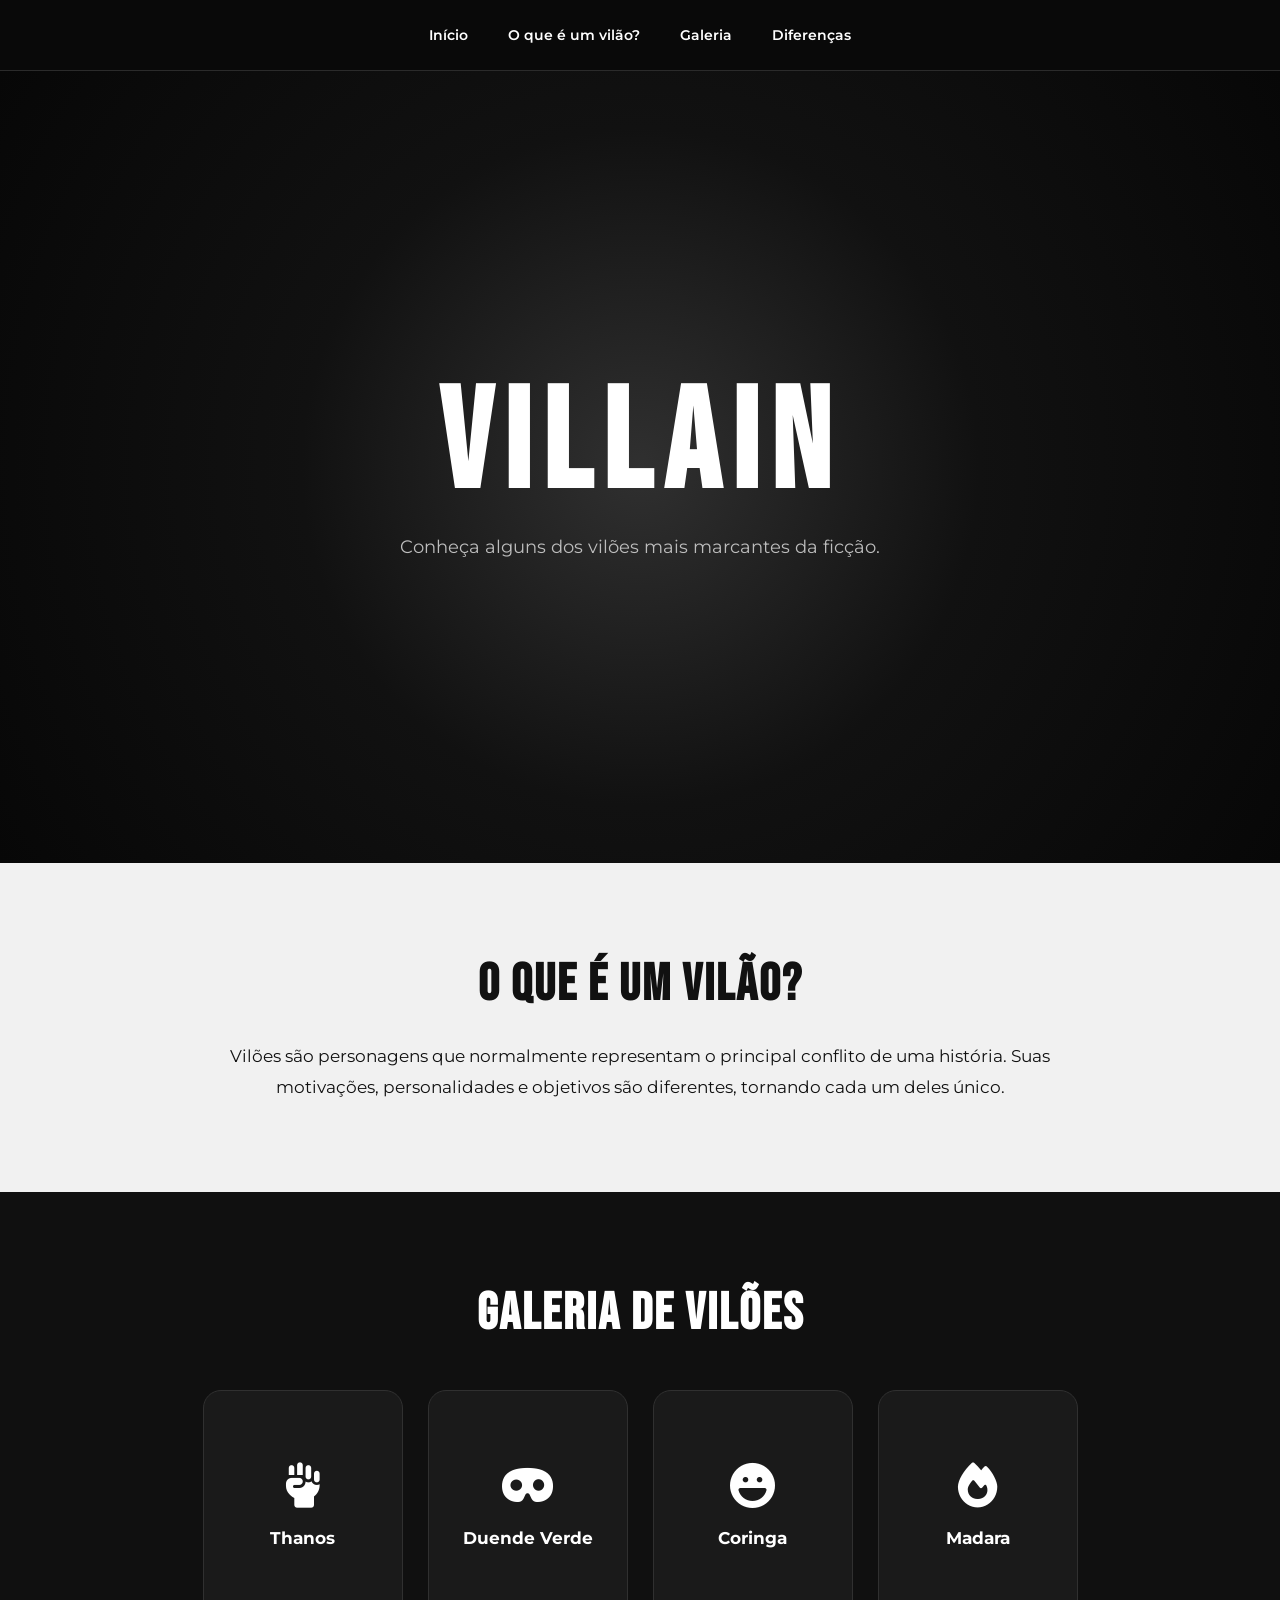
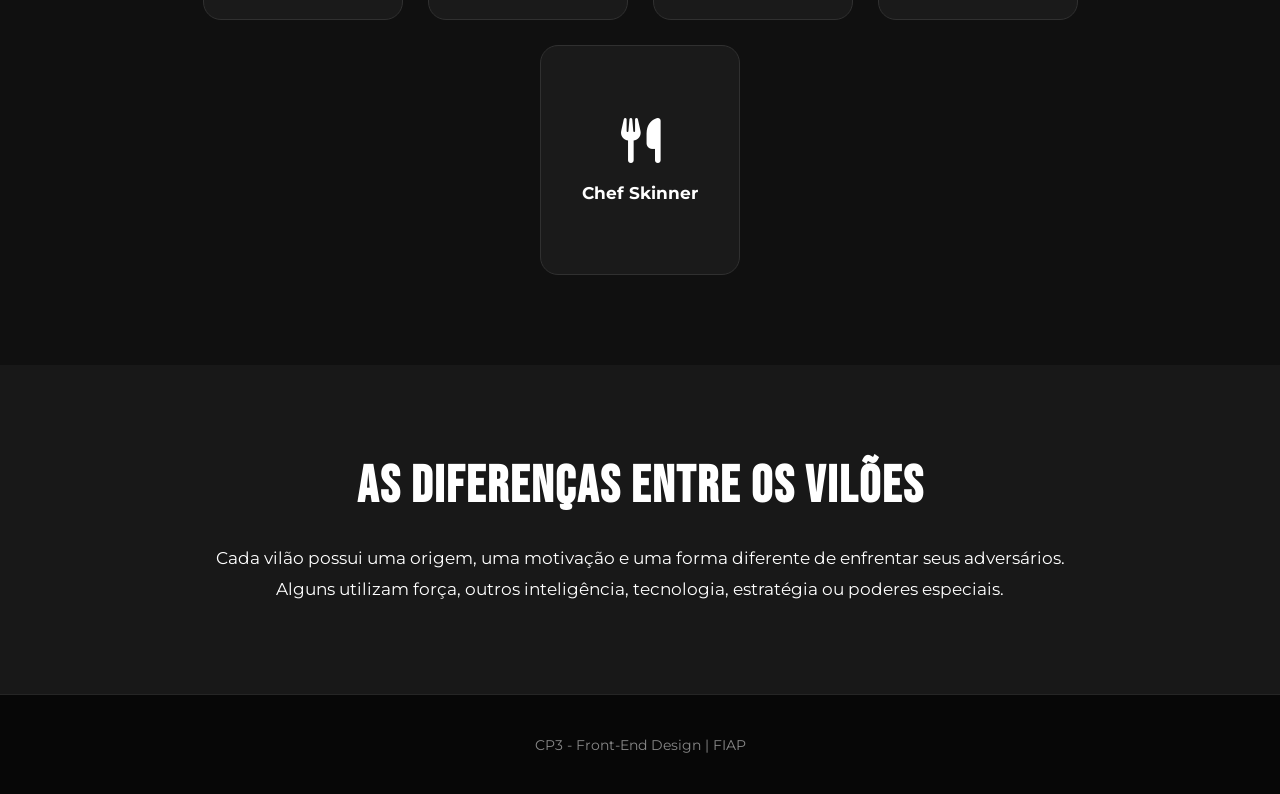
==== index.html @ 5b68790e "Cria estrutura e estilo da pagina inicial" ====
<!DOCTYPE html>
<html lang="pt-BR">

<head>
    <meta charset="UTF-8">
    <meta name="viewport" content="width=device-width, initial-scale=1.0">

    <title>Villain</title>

    <link rel="preconnect" href="https://fonts.googleapis.com">
    <link rel="preconnect" href="https://fonts.gstatic.com" crossorigin>
    <link href="https://fonts.googleapis.com/css2?family=Bebas+Neue&family=Montserrat:wght@400;500;600&display=swap" rel="stylesheet">

    <link rel="stylesheet" href="https://cdnjs.cloudflare.com/ajax/libs/font-awesome/6.5.1/css/all.min.css">

    <link rel="stylesheet" href="./css/home.css">
</head>

<body>

    <header class="cabecalho">
        <nav>
            <a href="#inicio">Início</a>
            <a href="#sobre">O que é um vilão?</a>
            <a href="#galeria">Galeria</a>
            <a href="#diferencas">Diferenças</a>
        </nav>
    </header>

    <main>

        <section id="inicio" class="hero">
            <h1>VILLAIN</h1>
            <p>Conheça alguns dos vilões mais marcantes da ficção.</p>
        </section>

        <section id="sobre" class="sobre">
            <h2>O que é um Vilão?</h2>

            <p>
                Vilões são personagens que normalmente representam o principal
                conflito de uma história. Suas motivações, personalidades e
                objetivos são diferentes, tornando cada um deles único.
            </p>
        </section>

        <section id="galeria" class="galeria">
            <h2>Galeria de Vilões</h2>

            <div class="cards">

                <a href="./thanos.html" class="card">
                    <i class="fa-solid fa-hand-fist"></i>
                    <h3>Thanos</h3>
                </a>

                <a href="./duende-verde.html" class="card">
                    <i class="fa-solid fa-mask"></i>
                    <h3>Duende Verde</h3>
                </a>

                <div class="card">
                    <i class="fa-solid fa-face-laugh"></i>
                    <h3>Coringa</h3>
                </div>

                <div class="card">
                    <i class="fa-solid fa-fire"></i>
                    <h3>Madara</h3>
                </div>

                <div class="card">
                    <i class="fa-solid fa-utensils"></i>
                    <h3>Chef Skinner</h3>
                </div>

            </div>
        </section>

        <section id="diferencas" class="diferencas">
            <h2>As Diferenças Entre os Vilões</h2>

            <p>
                Cada vilão possui uma origem, uma motivação e uma forma diferente
                de enfrentar seus adversários. Alguns utilizam força, outros
                inteligência, tecnologia, estratégia ou poderes especiais.
            </p>
        </section>

    </main>

    <footer>
        <p>CP3 - Front-End Design | FIAP</p>
    </footer>

    <script src="./js/script.js"></script>

</body>

</html>
---- css/home.css ----
* {
    margin: 0;
    padding: 0;
    box-sizing: border-box;
}

html {
    scroll-behavior: smooth;
}

body {
    font-family: "Montserrat", sans-serif;
    background: #0b0b0b;
    color: #ffffff;
}

.cabecalho {
    position: sticky;
    top: 0;
    z-index: 100;
    background: rgba(10, 10, 10, 0.95);
    border-bottom: 1px solid #2b2b2b;
}

.cabecalho nav {
    min-height: 70px;
    display: flex;
    align-items: center;
    justify-content: center;
    gap: 40px;
    padding: 0 5%;
}

.cabecalho a {
    color: #ffffff;
    text-decoration: none;
    font-size: 14px;
    font-weight: 600;
    transition: 0.2s;
}

.cabecalho a:hover {
    color: #8dff62;
}

.hero {
    min-height: 88vh;
    display: flex;
    flex-direction: column;
    align-items: center;
    justify-content: center;
    text-align: center;
    padding: 50px 8%;
    background:
        radial-gradient(circle at 50% 50%, #303030 0%, #111111 45%, #070707 100%);
}

.hero h1 {
    font-family: "Bebas Neue", sans-serif;
    font-size: 140px;
    letter-spacing: 12px;
    line-height: 1;
}

.hero p {
    margin-top: 20px;
    color: #bdbdbd;
    font-size: 18px;
}

.sobre,
.galeria,
.diferencas {
    padding: 90px 8%;
}

.sobre {
    background: #f1f1f1;
    color: #111111;
    text-align: center;
}

.sobre h2,
.galeria h2,
.diferencas h2 {
    font-family: "Bebas Neue", sans-serif;
    font-size: 52px;
    letter-spacing: 2px;
    margin-bottom: 25px;
}

.sobre p,
.diferencas p {
    max-width: 850px;
    margin: 0 auto;
    font-size: 17px;
    line-height: 1.8;
}

.galeria {
    background: #101010;
    text-align: center;
}

.cards {
    max-width: 1200px;
    margin: 45px auto 0;
    display: flex;
    justify-content: center;
    flex-wrap: wrap;
    gap: 25px;
}

.card {
    width: 200px;
    min-height: 230px;
    padding: 30px 20px;
    border-radius: 18px;
    background: #1a1a1a;
    border: 1px solid #303030;
    color: #ffffff;
    text-decoration: none;

    display: flex;
    flex-direction: column;
    justify-content: center;
    align-items: center;
    gap: 20px;

    transition: 0.25s;
}

.card:hover {
    transform: translateY(-8px);
    border-color: #8dff62;
}

.card i {
    font-size: 45px;
}

.card h3 {
    font-size: 17px;
}

.diferencas {
    background: #181818;
    text-align: center;
}

footer {
    min-height: 100px;
    display: flex;
    align-items: center;
    justify-content: center;
    background: #070707;
    border-top: 1px solid #252525;
    color: #888888;
    font-size: 14px;
}

@media (max-width: 768px) {

    .cabecalho nav {
        gap: 15px;
        flex-wrap: wrap;
        padding: 15px;
    }

    .cabecalho a {
        font-size: 12px;
    }

    .hero h1 {
        font-size: 80px;
        letter-spacing: 6px;
    }

    .hero p {
        font-size: 15px;
    }

    .sobre,
    .galeria,
    .diferencas {
        padding: 70px 6%;
    }

    .sobre h2,
    .galeria h2,
    .diferencas h2 {
        font-size: 40px;
    }

    .card {
        width: 100%;
        max-width: 320px;
    }
}
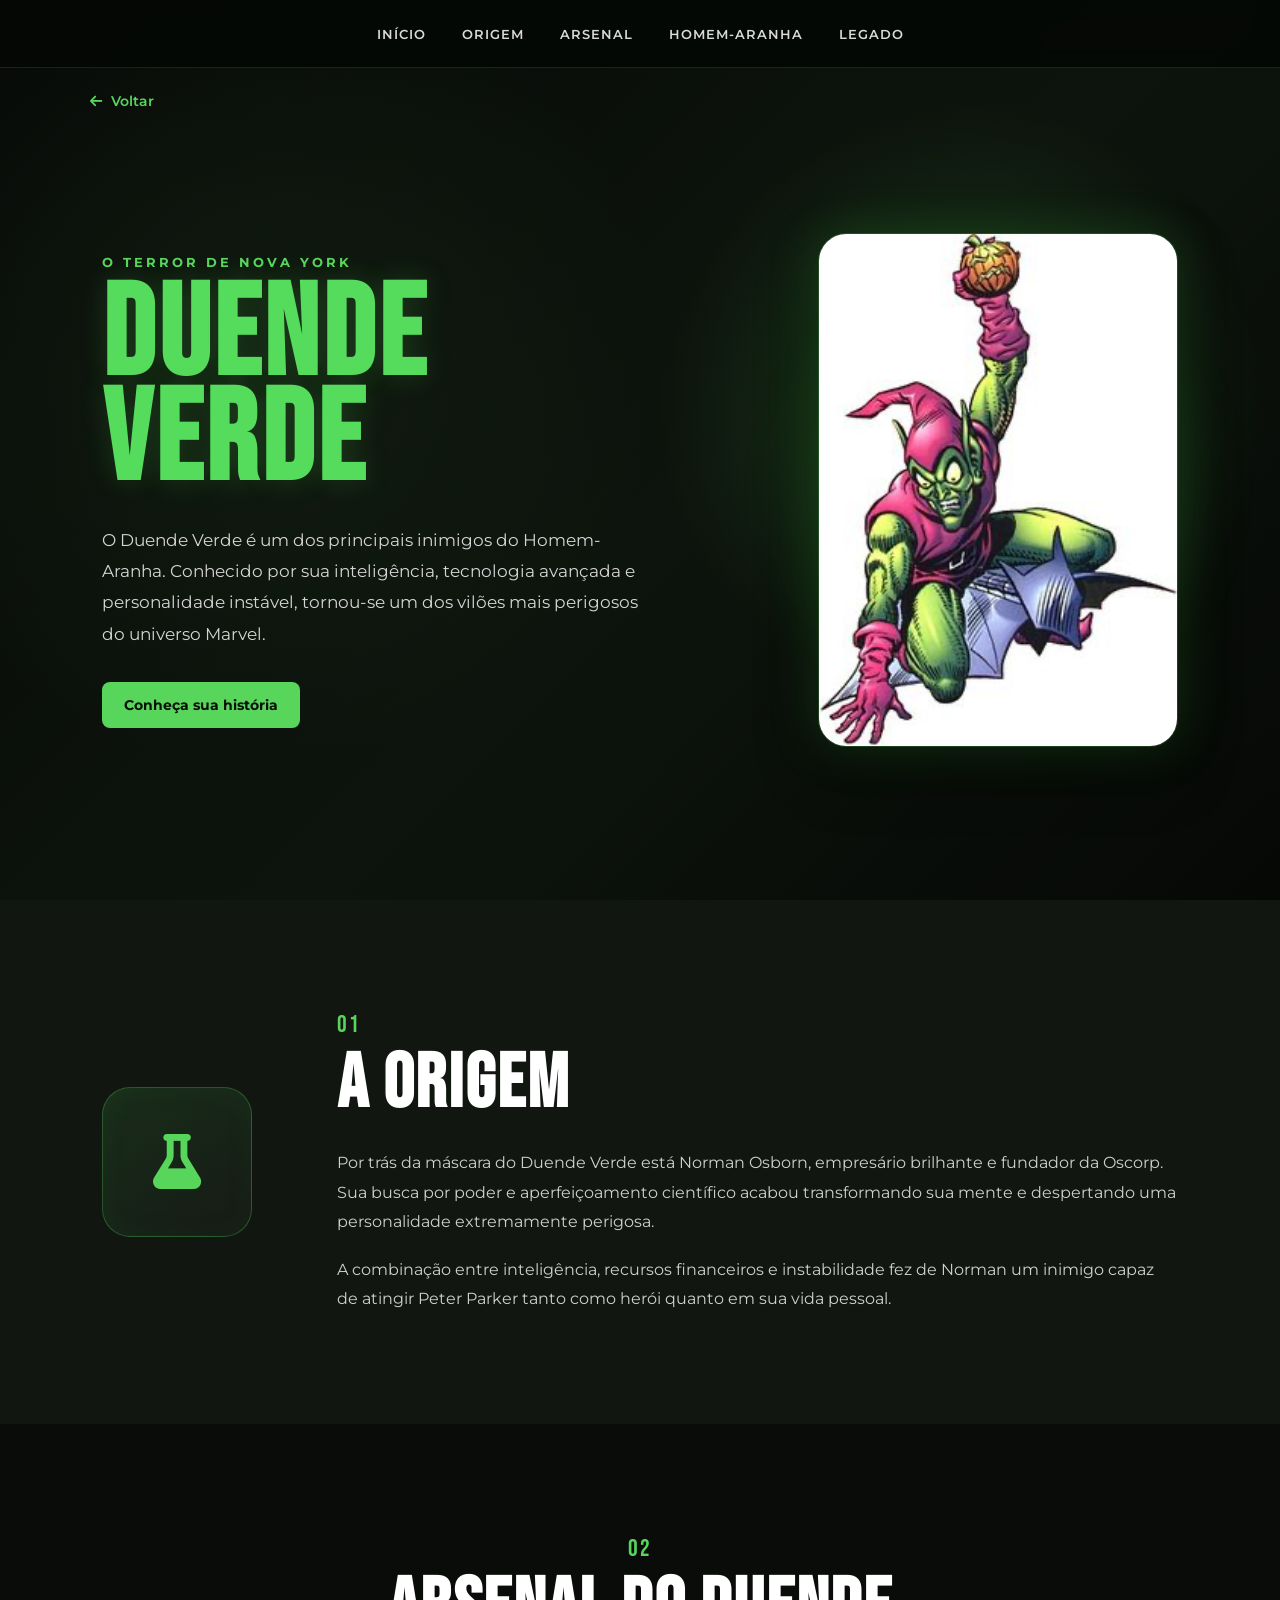
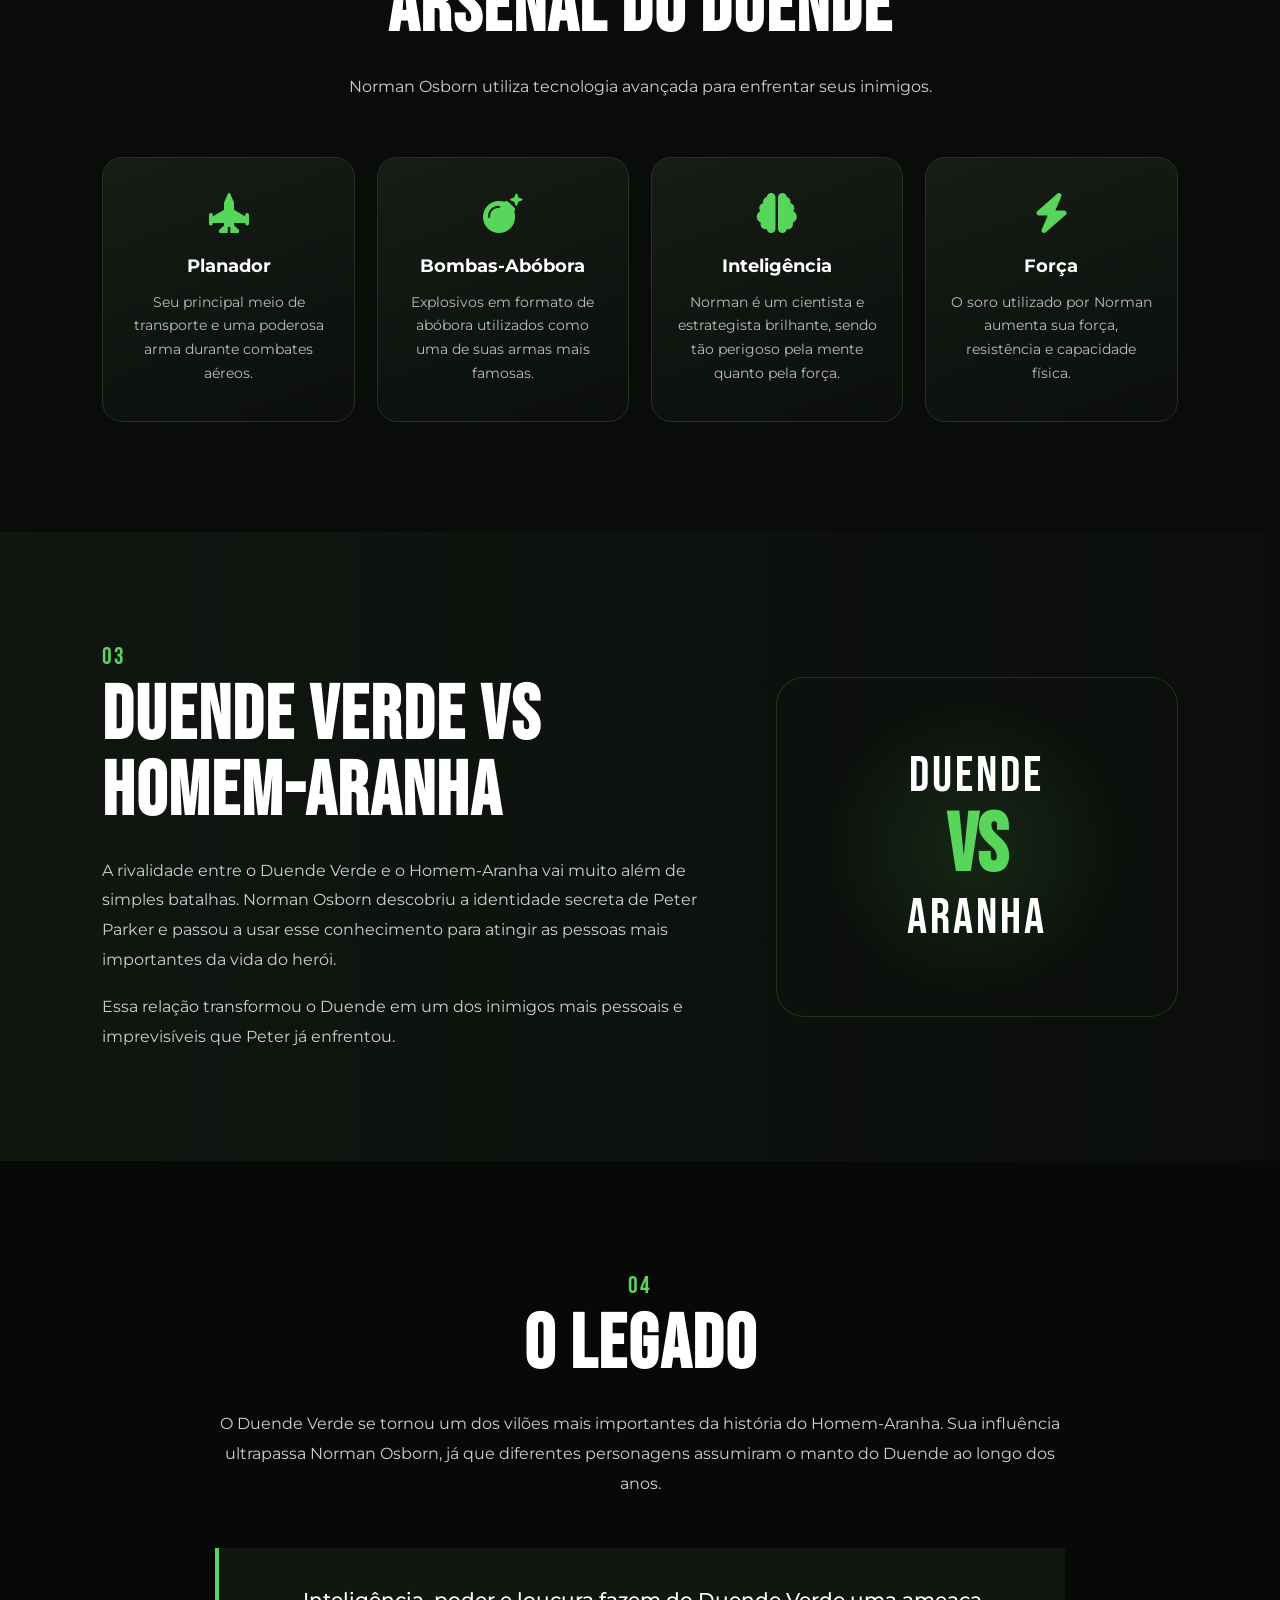
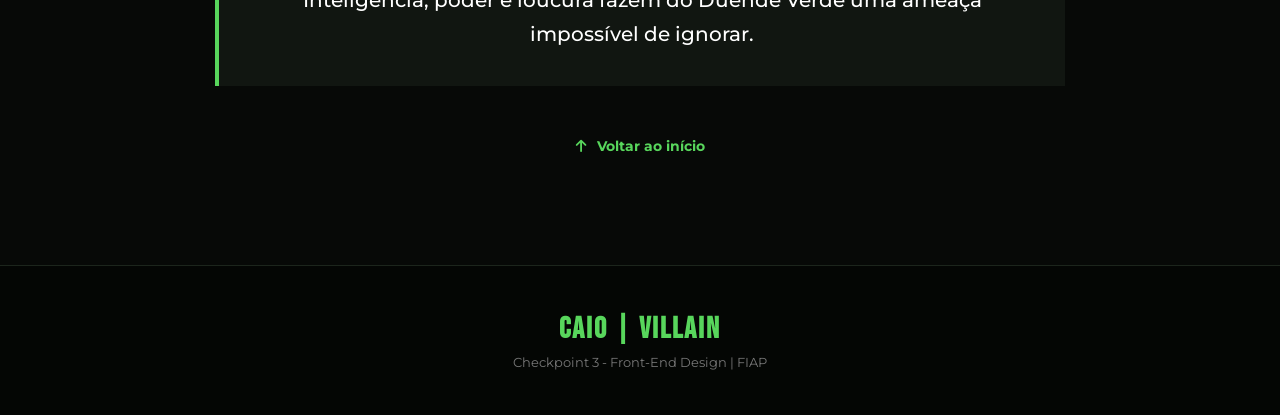
==== commit dbb40de8: "Melhora pagina do Duende Verde e integra Coringa na home" ====
--- a/index.html
+++ b/index.html
@@ -5,96 +5,205 @@
     <meta charset="UTF-8">
     <meta name="viewport" content="width=device-width, initial-scale=1.0">
 
-    <title>Villain</title>
+    <title>Duende Verde | Villain</title>
 
     <link rel="preconnect" href="https://fonts.googleapis.com">
     <link rel="preconnect" href="https://fonts.gstatic.com" crossorigin>
-    <link href="https://fonts.googleapis.com/css2?family=Bebas+Neue&family=Montserrat:wght@400;500;600&display=swap" rel="stylesheet">
-
-    <link rel="stylesheet" href="https://cdnjs.cloudflare.com/ajax/libs/font-awesome/6.5.1/css/all.min.css">
-
-    <link rel="stylesheet" href="./css/home.css">
+    <link href="https://fonts.googleapis.com/css2?family=Bebas+Neue&family=Montserrat:wght@400;500;600;700&display=swap" rel="stylesheet">
+
+    <link rel="stylesheet"
+        href="https://cdnjs.cloudflare.com/ajax/libs/font-awesome/6.5.1/css/all.min.css">
+
+    <link rel="stylesheet" href="./css/duende-verde.css">
 </head>
 
 <body>
 
-    <header class="cabecalho">
-        <nav>
-            <a href="#inicio">Início</a>
-            <a href="#sobre">O que é um vilão?</a>
-            <a href="#galeria">Galeria</a>
-            <a href="#diferencas">Diferenças</a>
-        </nav>
-    </header>
+    <nav class="menu-duende">
+        <a href="#inicio">Início</a>
+        <a href="#origem">Origem</a>
+        <a href="#arsenal">Arsenal</a>
+        <a href="#rivalidade">Homem-Aranha</a>
+        <a href="#legado">Legado</a>
+    </nav>
+
+    <a class="voltar" href="./index.html">
+        <i class="fa-solid fa-arrow-left"></i>
+        Voltar
+    </a>
 
     <main>
 
-        <section id="inicio" class="hero">
-            <h1>VILLAIN</h1>
-            <p>Conheça alguns dos vilões mais marcantes da ficção.</p>
-        </section>
-
-        <section id="sobre" class="sobre">
-            <h2>O que é um Vilão?</h2>
+        <section id="inicio" class="duende-verde hero-duende">
+
+            <div class="duende-conteudo">
+
+                <div class="duende-texto">
+                    <span class="subtitulo">O terror de Nova York</span>
+
+                    <h1>Duende Verde</h1>
+
+                    <p>
+                        O Duende Verde é um dos principais inimigos do Homem-Aranha.
+                        Conhecido por sua inteligência, tecnologia avançada e personalidade
+                        instável, tornou-se um dos vilões mais perigosos do universo Marvel.
+                    </p>
+
+                    <a href="#origem" class="botao-conhecer">
+                        Conheça sua história
+                    </a>
+                </div>
+
+                <div class="duende-imagem">
+                    <img src="./imagens/duende-verde.png" alt="Duende Verde">
+                </div>
+
+            </div>
+
+        </section>
+
+        <section id="origem" class="secao origem">
+
+            <div class="conteudo-secao">
+
+                <div class="icone-secao">
+                    <i class="fa-solid fa-flask"></i>
+                </div>
+
+                <div>
+                    <span class="numero">01</span>
+                    <h2>A Origem</h2>
+
+                    <p>
+                        Por trás da máscara do Duende Verde está Norman Osborn,
+                        empresário brilhante e fundador da Oscorp. Sua busca por poder
+                        e aperfeiçoamento científico acabou transformando sua mente e
+                        despertando uma personalidade extremamente perigosa.
+                    </p>
+
+                    <p>
+                        A combinação entre inteligência, recursos financeiros e
+                        instabilidade fez de Norman um inimigo capaz de atingir
+                        Peter Parker tanto como herói quanto em sua vida pessoal.
+                    </p>
+                </div>
+
+            </div>
+
+        </section>
+
+        <section id="arsenal" class="secao arsenal">
+
+            <span class="numero">02</span>
+            <h2>Arsenal do Duende</h2>
+
+            <p class="descricao-secao">
+                Norman Osborn utiliza tecnologia avançada para enfrentar seus inimigos.
+            </p>
+
+            <div class="cards-arsenal">
+
+                <div class="card-arsenal">
+                    <i class="fa-solid fa-jet-fighter-up"></i>
+                    <h3>Planador</h3>
+                    <p>
+                        Seu principal meio de transporte e uma poderosa arma durante
+                        combates aéreos.
+                    </p>
+                </div>
+
+                <div class="card-arsenal">
+                    <i class="fa-solid fa-bomb"></i>
+                    <h3>Bombas-Abóbora</h3>
+                    <p>
+                        Explosivos em formato de abóbora utilizados como uma de suas
+                        armas mais famosas.
+                    </p>
+                </div>
+
+                <div class="card-arsenal">
+                    <i class="fa-solid fa-brain"></i>
+                    <h3>Inteligência</h3>
+                    <p>
+                        Norman é um cientista e estrategista brilhante, sendo tão
+                        perigoso pela mente quanto pela força.
+                    </p>
+                </div>
+
+                <div class="card-arsenal">
+                    <i class="fa-solid fa-bolt"></i>
+                    <h3>Força</h3>
+                    <p>
+                        O soro utilizado por Norman aumenta sua força, resistência
+                        e capacidade física.
+                    </p>
+                </div>
+
+            </div>
+
+        </section>
+
+        <section id="rivalidade" class="secao rivalidade">
+
+            <div class="conteudo-rivalidade">
+
+                <div class="texto-rivalidade">
+                    <span class="numero">03</span>
+                    <h2>Duende Verde vs Homem-Aranha</h2>
+
+                    <p>
+                        A rivalidade entre o Duende Verde e o Homem-Aranha vai muito
+                        além de simples batalhas. Norman Osborn descobriu a identidade
+                        secreta de Peter Parker e passou a usar esse conhecimento para
+                        atingir as pessoas mais importantes da vida do herói.
+                    </p>
+
+                    <p>
+                        Essa relação transformou o Duende em um dos inimigos mais
+                        pessoais e imprevisíveis que Peter já enfrentou.
+                    </p>
+                </div>
+
+                <div class="versus">
+                    <span>DUENDE</span>
+                    <strong>VS</strong>
+                    <span>ARANHA</span>
+                </div>
+
+            </div>
+
+        </section>
+
+        <section id="legado" class="secao legado">
+
+            <span class="numero">04</span>
+            <h2>O Legado</h2>
 
             <p>
-                Vilões são personagens que normalmente representam o principal
-                conflito de uma história. Suas motivações, personalidades e
-                objetivos são diferentes, tornando cada um deles único.
+                O Duende Verde se tornou um dos vilões mais importantes da história
+                do Homem-Aranha. Sua influência ultrapassa Norman Osborn, já que
+                diferentes personagens assumiram o manto do Duende ao longo dos anos.
             </p>
-        </section>
-
-        <section id="galeria" class="galeria">
-            <h2>Galeria de Vilões</h2>
-
-            <div class="cards">
-
-                <a href="./thanos.html" class="card">
-                    <i class="fa-solid fa-hand-fist"></i>
-                    <h3>Thanos</h3>
-                </a>
-
-                <a href="./duende-verde.html" class="card">
-                    <i class="fa-solid fa-mask"></i>
-                    <h3>Duende Verde</h3>
-                </a>
-
-                <div class="card">
-                    <i class="fa-solid fa-face-laugh"></i>
-                    <h3>Coringa</h3>
-                </div>
-
-                <div class="card">
-                    <i class="fa-solid fa-fire"></i>
-                    <h3>Madara</h3>
-                </div>
-
-                <div class="card">
-                    <i class="fa-solid fa-utensils"></i>
-                    <h3>Chef Skinner</h3>
-                </div>
-
-            </div>
-        </section>
-
-        <section id="diferencas" class="diferencas">
-            <h2>As Diferenças Entre os Vilões</h2>
-
-            <p>
-                Cada vilão possui uma origem, uma motivação e uma forma diferente
-                de enfrentar seus adversários. Alguns utilizam força, outros
-                inteligência, tecnologia, estratégia ou poderes especiais.
-            </p>
+
+            <blockquote>
+                Inteligência, poder e loucura fazem do Duende Verde uma ameaça
+                impossível de ignorar.
+            </blockquote>
+
+            <a href="#inicio" class="botao-topo">
+                <i class="fa-solid fa-arrow-up"></i>
+                Voltar ao início
+            </a>
+
         </section>
 
     </main>
 
     <footer>
-        <p>CP3 - Front-End Design | FIAP</p>
+        <h3>Caio | Villain</h3>
+        <p>Checkpoint 3 - Front-End Design | FIAP</p>
     </footer>
 
-    <script src="./js/script.js"></script>
-
 </body>
 
 </html>
--- a/css/duende-verde.css
+++ b/css/duende-verde.css
@@ -0,0 +1,506 @@
+* {
+    margin: 0;
+    padding: 0;
+    box-sizing: border-box;
+}
+
+html {
+    scroll-behavior: smooth;
+}
+
+body {
+    font-family: "Montserrat", sans-serif;
+    background: #080b08;
+    color: #ffffff;
+}
+
+.menu-duende {
+    position: fixed;
+    top: 0;
+    left: 0;
+    width: 100%;
+    min-height: 68px;
+    padding: 0 7%;
+    background: rgba(5, 8, 5, 0.92);
+    backdrop-filter: blur(10px);
+    border-bottom: 1px solid rgba(88, 214, 92, 0.16);
+    z-index: 1000;
+
+    display: flex;
+    align-items: center;
+    justify-content: center;
+    gap: 36px;
+}
+
+.menu-duende a {
+    color: #d9d9d9;
+    text-decoration: none;
+    font-size: 13px;
+    font-weight: 600;
+    text-transform: uppercase;
+    letter-spacing: 1px;
+    transition: 0.25s;
+}
+
+.menu-duende a:hover {
+    color: #58d65c;
+}
+
+.voltar {
+    position: absolute;
+    top: 92px;
+    left: 7%;
+    z-index: 10;
+
+    color: #58d65c;
+    text-decoration: none;
+    font-size: 14px;
+    font-weight: 600;
+
+    display: flex;
+    align-items: center;
+    gap: 9px;
+}
+
+.hero-duende {
+    min-height: 100vh;
+    padding: 150px 8% 70px;
+
+    background:
+        radial-gradient(circle at 75% 45%, rgba(58, 143, 60, 0.30), transparent 28%),
+        radial-gradient(circle at 20% 40%, rgba(47, 87, 47, 0.18), transparent 35%),
+        linear-gradient(135deg, #070907 0%, #0d140d 55%, #060806 100%);
+
+    display: flex;
+    align-items: center;
+}
+
+.duende-conteudo {
+    width: 100%;
+    max-width: 1200px;
+    margin: 0 auto;
+
+    display: flex;
+    justify-content: space-between;
+    align-items: center;
+    gap: 80px;
+}
+
+.duende-texto {
+    max-width: 560px;
+}
+
+.subtitulo {
+    display: inline-block;
+    margin-bottom: 15px;
+
+    color: #58d65c;
+    font-size: 13px;
+    font-weight: 700;
+    letter-spacing: 3px;
+    text-transform: uppercase;
+}
+
+.duende-texto h1 {
+    font-family: "Bebas Neue", sans-serif;
+    font-size: clamp(80px, 10vw, 145px);
+    line-height: 0.82;
+    letter-spacing: 4px;
+    text-transform: uppercase;
+
+    color: #56dc5c;
+    text-shadow: 0 0 28px rgba(83, 214, 83, 0.18);
+
+    margin-bottom: 30px;
+}
+
+.duende-texto p {
+    max-width: 540px;
+    color: #d5d5d5;
+    font-size: 17px;
+    line-height: 1.85;
+}
+
+.botao-conhecer {
+    display: inline-flex;
+    margin-top: 32px;
+    padding: 14px 22px;
+
+    background: #58d65c;
+    color: #071007;
+    border-radius: 8px;
+
+    text-decoration: none;
+    font-weight: 700;
+    font-size: 14px;
+
+    transition: 0.25s;
+}
+
+.botao-conhecer:hover {
+    transform: translateY(-3px);
+    box-shadow: 0 10px 28px rgba(88, 214, 92, 0.25);
+}
+
+.duende-imagem {
+    position: relative;
+
+    display: flex;
+    align-items: center;
+    justify-content: center;
+}
+
+.duende-imagem::before {
+    content: "";
+    position: absolute;
+
+    width: 360px;
+    height: 360px;
+    border-radius: 50%;
+
+    background: rgba(83, 214, 83, 0.10);
+    filter: blur(40px);
+}
+
+.duende-imagem img {
+    position: relative;
+    width: 360px;
+    max-width: 100%;
+
+    border-radius: 28px;
+    border: 1px solid rgba(88, 214, 92, 0.25);
+
+    box-shadow:
+        0 0 50px rgba(69, 190, 69, 0.22),
+        0 25px 60px rgba(0, 0, 0, 0.45);
+}
+
+.secao {
+    padding: 110px 8%;
+}
+
+.conteudo-secao,
+.conteudo-rivalidade {
+    max-width: 1150px;
+    margin: 0 auto;
+}
+
+.numero {
+    display: inline-block;
+    color: #58d65c;
+    font-family: "Bebas Neue", sans-serif;
+    font-size: 24px;
+    letter-spacing: 2px;
+    margin-bottom: 8px;
+}
+
+.secao h2 {
+    font-family: "Bebas Neue", sans-serif;
+    font-size: clamp(48px, 6vw, 76px);
+    line-height: 1;
+    letter-spacing: 2px;
+    margin-bottom: 25px;
+}
+
+.secao p {
+    color: #cfcfcf;
+    font-size: 16px;
+    line-height: 1.85;
+}
+
+.origem {
+    background: #111611;
+}
+
+.origem .conteudo-secao {
+    display: grid;
+    grid-template-columns: 180px 1fr;
+    align-items: center;
+    gap: 55px;
+}
+
+.icone-secao {
+    width: 150px;
+    height: 150px;
+
+    border: 1px solid rgba(88, 214, 92, 0.30);
+    border-radius: 28px;
+
+    background:
+        linear-gradient(145deg, rgba(88, 214, 92, 0.12), rgba(255,255,255,0.02));
+
+    display: flex;
+    align-items: center;
+    justify-content: center;
+
+    font-size: 55px;
+    color: #58d65c;
+
+    box-shadow: inset 0 0 30px rgba(88, 214, 92, 0.05);
+}
+
+.origem p + p {
+    margin-top: 18px;
+}
+
+.arsenal {
+    text-align: center;
+    background: #090c09;
+}
+
+.descricao-secao {
+    max-width: 700px;
+    margin: 0 auto;
+}
+
+.cards-arsenal {
+    max-width: 1150px;
+    margin: 55px auto 0;
+
+    display: grid;
+    grid-template-columns: repeat(4, 1fr);
+    gap: 22px;
+}
+
+.card-arsenal {
+    padding: 35px 24px;
+    min-height: 250px;
+
+    background:
+        linear-gradient(160deg, #161c16, #0c0f0c);
+
+    border: 1px solid #263126;
+    border-radius: 20px;
+
+    transition: 0.25s;
+}
+
+.card-arsenal:hover {
+    transform: translateY(-8px);
+    border-color: #58d65c;
+    box-shadow: 0 15px 35px rgba(0, 0, 0, 0.35);
+}
+
+.card-arsenal i {
+    font-size: 40px;
+    color: #58d65c;
+    margin-bottom: 22px;
+}
+
+.card-arsenal h3 {
+    font-size: 18px;
+    margin-bottom: 14px;
+}
+
+.card-arsenal p {
+    font-size: 14px;
+    line-height: 1.7;
+    color: #bcbcbc;
+}
+
+.rivalidade {
+    background:
+        linear-gradient(90deg, #111611 0%, #0b0e0b 100%);
+}
+
+.conteudo-rivalidade {
+    display: grid;
+    grid-template-columns: 1.2fr 0.8fr;
+    align-items: center;
+    gap: 70px;
+}
+
+.texto-rivalidade p + p {
+    margin-top: 18px;
+}
+
+.versus {
+    min-height: 340px;
+    padding: 40px;
+
+    background:
+        radial-gradient(circle, rgba(88, 214, 92, 0.12), transparent 60%);
+
+    border: 1px solid rgba(88, 214, 92, 0.20);
+    border-radius: 28px;
+
+    display: flex;
+    flex-direction: column;
+    align-items: center;
+    justify-content: center;
+
+    font-family: "Bebas Neue", sans-serif;
+    text-align: center;
+}
+
+.versus span {
+    font-size: 50px;
+    letter-spacing: 3px;
+}
+
+.versus strong {
+    color: #58d65c;
+    font-size: 82px;
+    line-height: 1;
+}
+
+.legado {
+    text-align: center;
+    background: #070907;
+}
+
+.legado > p {
+    max-width: 850px;
+    margin: 0 auto;
+}
+
+blockquote {
+    max-width: 850px;
+    margin: 50px auto;
+    padding: 35px 40px;
+
+    border-left: 4px solid #58d65c;
+
+    background: #111611;
+    color: #ffffff;
+
+    font-size: 20px;
+    line-height: 1.7;
+    font-weight: 500;
+}
+
+.botao-topo {
+    display: inline-flex;
+    align-items: center;
+    gap: 10px;
+
+    color: #58d65c;
+    text-decoration: none;
+    font-weight: 700;
+    font-size: 14px;
+}
+
+footer {
+    min-height: 150px;
+    padding: 35px;
+
+    background: #040604;
+    border-top: 1px solid #1c251c;
+
+    display: flex;
+    flex-direction: column;
+    align-items: center;
+    justify-content: center;
+
+    text-align: center;
+}
+
+footer h3 {
+    font-family: "Bebas Neue", sans-serif;
+    font-size: 30px;
+    letter-spacing: 2px;
+    color: #58d65c;
+}
+
+footer p {
+    margin-top: 7px;
+    color: #777;
+    font-size: 13px;
+}
+
+@media (max-width: 900px) {
+
+    .menu-duende {
+        gap: 18px;
+        flex-wrap: wrap;
+        padding: 15px 5%;
+    }
+
+    .menu-duende a {
+        font-size: 11px;
+    }
+
+    .voltar {
+        top: 110px;
+    }
+
+    .hero-duende {
+        padding-top: 180px;
+    }
+
+    .duende-conteudo {
+        flex-direction: column;
+        text-align: center;
+        gap: 55px;
+    }
+
+    .duende-texto h1 {
+        font-size: 85px;
+    }
+
+    .duende-texto p {
+        margin: 0 auto;
+    }
+
+    .origem .conteudo-secao,
+    .conteudo-rivalidade {
+        grid-template-columns: 1fr;
+    }
+
+    .icone-secao {
+        margin: 0 auto;
+    }
+
+    .origem,
+    .rivalidade {
+        text-align: center;
+    }
+
+    .cards-arsenal {
+        grid-template-columns: repeat(2, 1fr);
+    }
+
+    .versus {
+        min-height: 280px;
+    }
+}
+
+@media (max-width: 600px) {
+
+    .menu-duende {
+        position: absolute;
+    }
+
+    .voltar {
+        top: 135px;
+    }
+
+    .duende-texto h1 {
+        font-size: 68px;
+    }
+
+    .duende-imagem img {
+        width: 280px;
+    }
+
+    .secao {
+        padding: 80px 6%;
+    }
+
+    .cards-arsenal {
+        grid-template-columns: 1fr;
+    }
+
+    .versus span {
+        font-size: 40px;
+    }
+
+    .versus strong {
+        font-size: 65px;
+    }
+
+    blockquote {
+        padding: 25px;
+        font-size: 17px;
+    }
+}
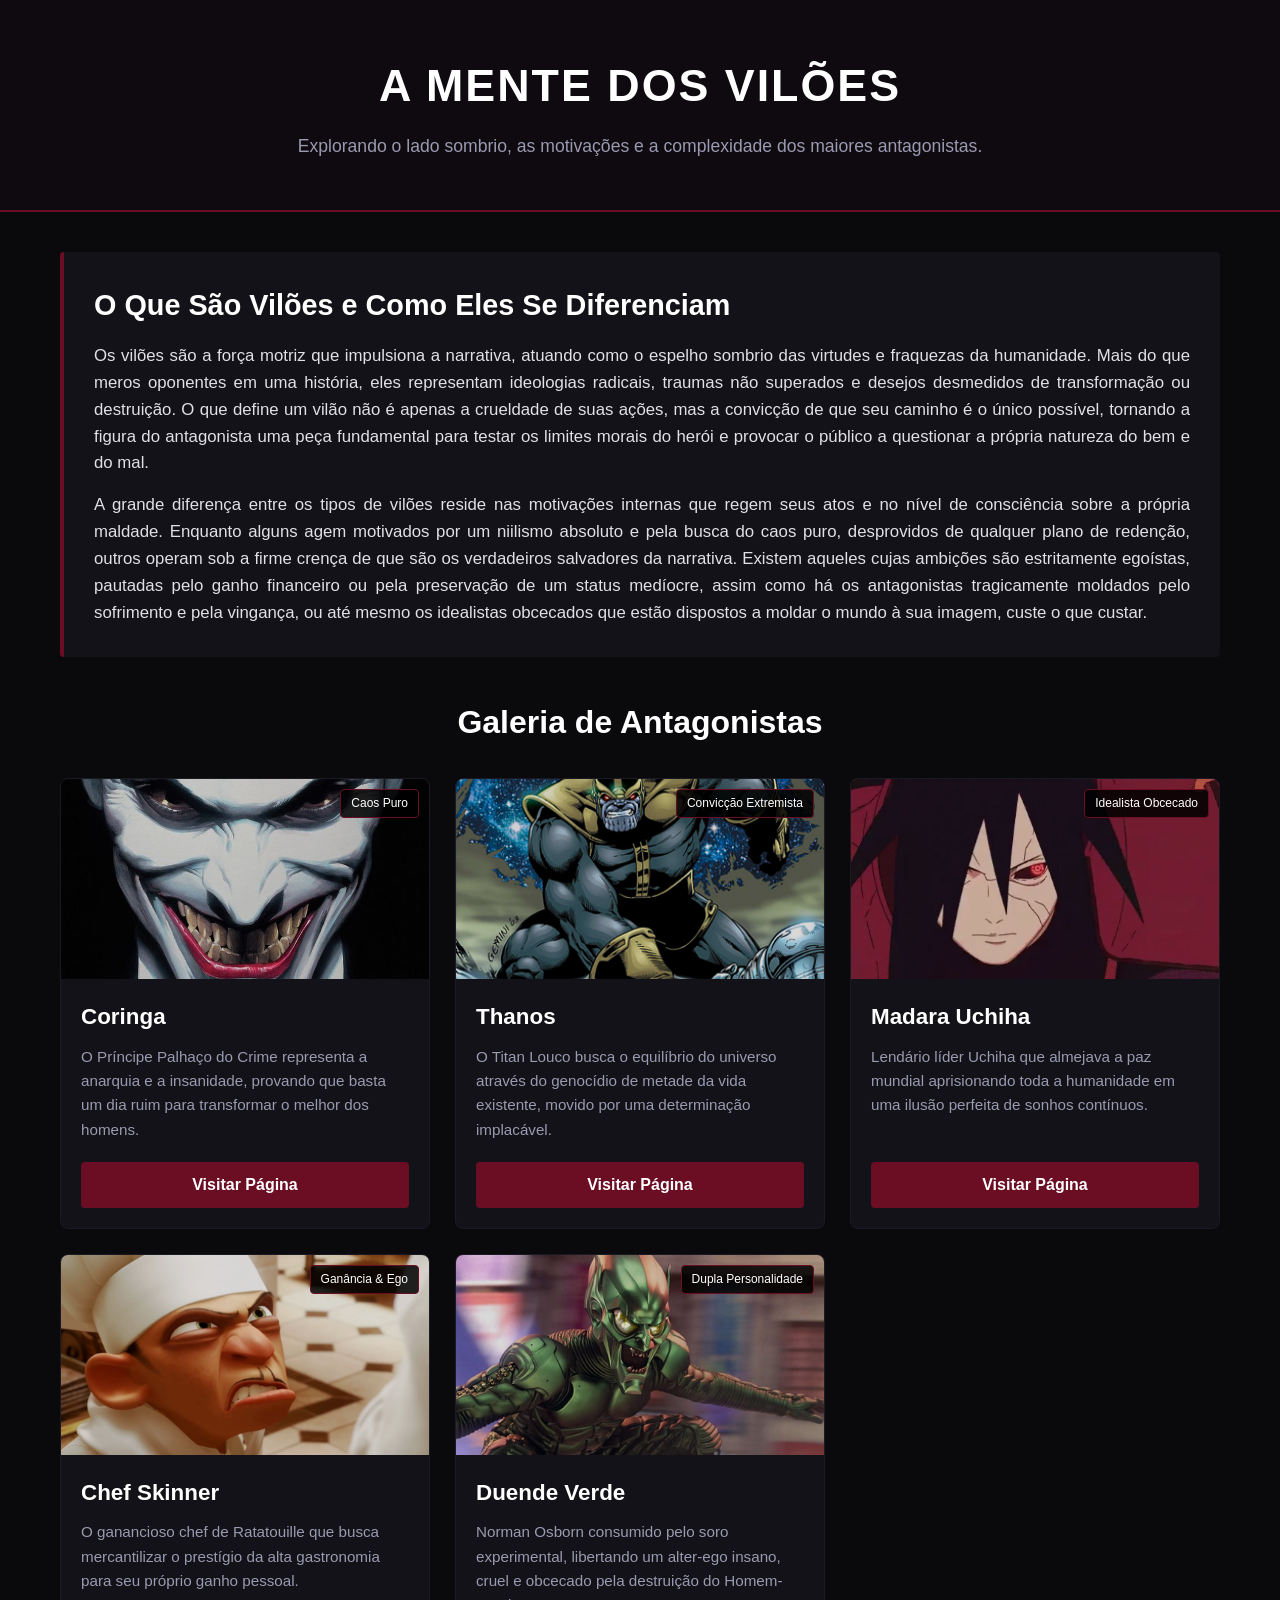
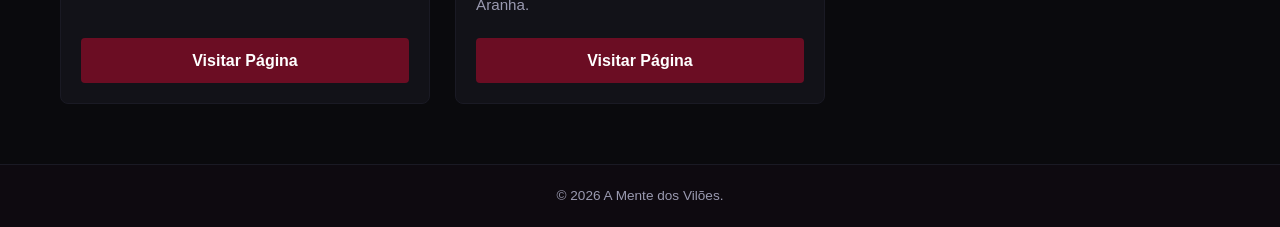
==== commit 771d151d: "feat: criação de tela inicial" ====
--- a/index.html
+++ b/index.html
@@ -1,209 +1,93 @@
 <!DOCTYPE html>
 <html lang="pt-BR">
-
 <head>
     <meta charset="UTF-8">
     <meta name="viewport" content="width=device-width, initial-scale=1.0">
-
-    <title>Duende Verde | Villain</title>
-
-    <link rel="preconnect" href="https://fonts.googleapis.com">
-    <link rel="preconnect" href="https://fonts.gstatic.com" crossorigin>
-    <link href="https://fonts.googleapis.com/css2?family=Bebas+Neue&family=Montserrat:wght@400;500;600;700&display=swap" rel="stylesheet">
-
-    <link rel="stylesheet"
-        href="https://cdnjs.cloudflare.com/ajax/libs/font-awesome/6.5.1/css/all.min.css">
-
-    <link rel="stylesheet" href="./css/duende-verde.css">
+    <title>A Mente dos Vilões</title>
+    <link rel="stylesheet" href="./css/style.css">
 </head>
-
 <body>
 
-    <nav class="menu-duende">
-        <a href="#inicio">Início</a>
-        <a href="#origem">Origem</a>
-        <a href="#arsenal">Arsenal</a>
-        <a href="#rivalidade">Homem-Aranha</a>
-        <a href="#legado">Legado</a>
-    </nav>
+    <header class="hero">
+        <div class="container">
+            <h1>A Mente dos Vilões</h1>
+            <p class="subtitle">Explorando o lado sombrio, as motivações e a complexidade dos maiores antagonistas.</p>
+        </div>
+    </header>
 
-    <a class="voltar" href="./index.html">
-        <i class="fa-solid fa-arrow-left"></i>
-        Voltar
-    </a>
-
-    <main>
-
-        <section id="inicio" class="duende-verde hero-duende">
-
-            <div class="duende-conteudo">
-
-                <div class="duende-texto">
-                    <span class="subtitulo">O terror de Nova York</span>
-
-                    <h1>Duende Verde</h1>
-
-                    <p>
-                        O Duende Verde é um dos principais inimigos do Homem-Aranha.
-                        Conhecido por sua inteligência, tecnologia avançada e personalidade
-                        instável, tornou-se um dos vilões mais perigosos do universo Marvel.
-                    </p>
-
-                    <a href="#origem" class="botao-conhecer">
-                        Conheça sua história
-                    </a>
-                </div>
-
-                <div class="duende-imagem">
-                    <img src="./imagens/duende-verde.png" alt="Duende Verde">
-                </div>
-
-            </div>
-
+    <main class="container">
+        <section class="info-section">
+            <h2>O Que São Vilões e Como Eles Se Diferenciam</h2>
+            <p>
+                Os vilões são a força motriz que impulsiona a narrativa, atuando como o espelho sombrio das virtudes e fraquezas da humanidade. Mais do que meros oponentes em uma história, eles representam ideologias radicais, traumas não superados e desejos desmedidos de transformação ou destruição. O que define um vilão não é apenas a crueldade de suas ações, mas a convicção de que seu caminho é o único possível, tornando a figura do antagonista uma peça fundamental para testar os limites morais do herói e provocar o público a questionar a própria natureza do bem e do mal.
+            </p>
+            <p>
+                A grande diferença entre os tipos de vilões reside nas motivações internas que regem seus atos e no nível de consciência sobre a própria maldade. Enquanto alguns agem motivados por um niilismo absoluto e pela busca do caos puro, desprovidos de qualquer plano de redenção, outros operam sob a firme crença de que são os verdadeiros salvadores da narrativa. Existem aqueles cujas ambições são estritamente egoístas, pautadas pelo ganho financeiro ou pela preservação de um status medíocre, assim como há os antagonistas tragicamente moldados pelo sofrimento e pela vingança, ou até mesmo os idealistas obcecados que estão dispostos a moldar o mundo à sua imagem, custe o que custar.
+            </p>
         </section>
 
-        <section id="origem" class="secao origem">
+        <section class="cards-section">
+            <h2 class="section-title">Galeria de Antagonistas</h2>
+            
+            <div class="grid-cards">
+                <article class="card card-coringa">
+                    <div class="card-badge">Caos Puro</div>
+                    <img src="./imagens/coringaInicial.jpeg" alt="Coringa" class="card-img">
+                    <div class="card-body">
+                        <h3>Coringa</h3>
+                        <p>O Príncipe Palhaço do Crime representa a anarquia e a insanidade, provando que basta um dia ruim para transformar o melhor dos homens.</p>
+                        <a href="coringa.html" class="btn">Visitar Página</a>
+                    </div>
+                </article>
 
-            <div class="conteudo-secao">
+                <article class="card card-thanos">
+                    <div class="card-badge">Convicção Extremista</div>
+                    <img src="./imagens/thanosinicial.png" alt="Thanos" class="card-img">
+                    <div class="card-body">
+                        <h3>Thanos</h3>
+                        <p>O Titan Louco busca o equilíbrio do universo através do genocídio de metade da vida existente, movido por uma determinação implacável.</p>
+                        <a href="thanos.html" class="btn">Visitar Página</a>
+                    </div>
+                </article>
 
-                <div class="icone-secao">
-                    <i class="fa-solid fa-flask"></i>
-                </div>
+                <article class="card card-madara">
+                    <div class="card-badge">Idealista Obcecado</div>
+                    <img src="./imagens/madaraInicial.webp" alt="Madara Uchiha" class="card-img">
+                    <div class="card-body">
+                        <h3>Madara Uchiha</h3>
+                        <p>Lendário líder Uchiha que almejava a paz mundial aprisionando toda a humanidade em uma ilusão perfeita de sonhos contínuos.</p>
+                        <a href="madara.html" class="btn">Visitar Página</a>
+                    </div>
+                </article>
 
-                <div>
-                    <span class="numero">01</span>
-                    <h2>A Origem</h2>
+                <article class="card card-skinner">
+                    <div class="card-badge">Ganância & Ego</div>
+                    <img src="./imagens/SkinnerInicial.webp" alt="Chef Skinner" class="card-img">
+                    <div class="card-body">
+                        <h3>Chef Skinner</h3>
+                        <p>O ganancioso chef de Ratatouille que busca mercantilizar o prestígio da alta gastronomia para seu próprio ganho pessoal.</p>
+                        <a href="skinner.html" class="btn">Visitar Página</a>
+                    </div>
+                </article>
 
-                    <p>
-                        Por trás da máscara do Duende Verde está Norman Osborn,
-                        empresário brilhante e fundador da Oscorp. Sua busca por poder
-                        e aperfeiçoamento científico acabou transformando sua mente e
-                        despertando uma personalidade extremamente perigosa.
-                    </p>
-
-                    <p>
-                        A combinação entre inteligência, recursos financeiros e
-                        instabilidade fez de Norman um inimigo capaz de atingir
-                        Peter Parker tanto como herói quanto em sua vida pessoal.
-                    </p>
-                </div>
-
+                <article class="card card-duende">
+                    <div class="card-badge">Dupla Personalidade</div>
+                    <img src="./imagens/doendeVerdeInicial.jpg" alt="Duende Verde" class="card-img">
+                    <div class="card-body">
+                        <h3>Duende Verde</h3>
+                        <p>Norman Osborn consumido pelo soro experimental, libertando um alter-ego insano, cruel e obcecado pela destruição do Homem-Aranha.</p>
+                        <a href="duende-verde.html" class="btn">Visitar Página</a>
+                    </div>
+                </article>
             </div>
-
         </section>
-
-        <section id="arsenal" class="secao arsenal">
-
-            <span class="numero">02</span>
-            <h2>Arsenal do Duende</h2>
-
-            <p class="descricao-secao">
-                Norman Osborn utiliza tecnologia avançada para enfrentar seus inimigos.
-            </p>
-
-            <div class="cards-arsenal">
-
-                <div class="card-arsenal">
-                    <i class="fa-solid fa-jet-fighter-up"></i>
-                    <h3>Planador</h3>
-                    <p>
-                        Seu principal meio de transporte e uma poderosa arma durante
-                        combates aéreos.
-                    </p>
-                </div>
-
-                <div class="card-arsenal">
-                    <i class="fa-solid fa-bomb"></i>
-                    <h3>Bombas-Abóbora</h3>
-                    <p>
-                        Explosivos em formato de abóbora utilizados como uma de suas
-                        armas mais famosas.
-                    </p>
-                </div>
-
-                <div class="card-arsenal">
-                    <i class="fa-solid fa-brain"></i>
-                    <h3>Inteligência</h3>
-                    <p>
-                        Norman é um cientista e estrategista brilhante, sendo tão
-                        perigoso pela mente quanto pela força.
-                    </p>
-                </div>
-
-                <div class="card-arsenal">
-                    <i class="fa-solid fa-bolt"></i>
-                    <h3>Força</h3>
-                    <p>
-                        O soro utilizado por Norman aumenta sua força, resistência
-                        e capacidade física.
-                    </p>
-                </div>
-
-            </div>
-
-        </section>
-
-        <section id="rivalidade" class="secao rivalidade">
-
-            <div class="conteudo-rivalidade">
-
-                <div class="texto-rivalidade">
-                    <span class="numero">03</span>
-                    <h2>Duende Verde vs Homem-Aranha</h2>
-
-                    <p>
-                        A rivalidade entre o Duende Verde e o Homem-Aranha vai muito
-                        além de simples batalhas. Norman Osborn descobriu a identidade
-                        secreta de Peter Parker e passou a usar esse conhecimento para
-                        atingir as pessoas mais importantes da vida do herói.
-                    </p>
-
-                    <p>
-                        Essa relação transformou o Duende em um dos inimigos mais
-                        pessoais e imprevisíveis que Peter já enfrentou.
-                    </p>
-                </div>
-
-                <div class="versus">
-                    <span>DUENDE</span>
-                    <strong>VS</strong>
-                    <span>ARANHA</span>
-                </div>
-
-            </div>
-
-        </section>
-
-        <section id="legado" class="secao legado">
-
-            <span class="numero">04</span>
-            <h2>O Legado</h2>
-
-            <p>
-                O Duende Verde se tornou um dos vilões mais importantes da história
-                do Homem-Aranha. Sua influência ultrapassa Norman Osborn, já que
-                diferentes personagens assumiram o manto do Duende ao longo dos anos.
-            </p>
-
-            <blockquote>
-                Inteligência, poder e loucura fazem do Duende Verde uma ameaça
-                impossível de ignorar.
-            </blockquote>
-
-            <a href="#inicio" class="botao-topo">
-                <i class="fa-solid fa-arrow-up"></i>
-                Voltar ao início
-            </a>
-
-        </section>
-
     </main>
 
     <footer>
-        <h3>Caio | Villain</h3>
-        <p>Checkpoint 3 - Front-End Design | FIAP</p>
+        <div class="container">
+            <p>&copy; 2026 A Mente dos Vilões.</p>
+        </div>
     </footer>
 
 </body>
-
 </html>
--- a/css/style.css
+++ b/css/style.css
@@ -0,0 +1,234 @@
+:root {
+    --bg-main: #0a0a0d;
+    --bg-card: #121218;
+    --bg-header: #0e0a10;
+    --text-primary: #e0e0e6;
+    --text-muted: #9a9ab0;
+    --wine-accent: #6b0d23;
+    --wine-hover: #800020;
+    
+    --hover-coringa: #00ff66;
+    --hover-thanos: #9d4edd;
+    --hover-madara: #ff0033;
+    --hover-skinner: #ffffff;
+    --hover-duende: #556b2f;
+}
+
+* {
+    margin: 0;
+    padding: 0;
+    box-sizing: border-box;
+}
+
+body {
+    font-family: 'Segoe UI', Tahoma, Geneva, Verdana, sans-serif;
+    background-color: var(--bg-main);
+    color: var(--text-primary);
+    line-height: 1.6;
+}
+
+.container {
+    max-width: 1200px;
+    margin: 0 auto;
+    padding: 0 20px;
+}
+
+.hero {
+    background-color: var(--bg-header);
+    border-bottom: 2px solid var(--wine-accent);
+    padding: 50px 0;
+    text-align: center;
+}
+
+.hero h1 {
+    font-size: 2.8rem;
+    color: #fff;
+    letter-spacing: 2px;
+    text-transform: uppercase;
+    margin-bottom: 10px;
+}
+
+.hero .subtitle {
+    color: var(--text-muted);
+    font-size: 1.1rem;
+}
+
+.info-section {
+    background-color: var(--bg-card);
+    border-left: 4px solid var(--wine-accent);
+    padding: 30px;
+    margin: 40px 0;
+    border-radius: 4px;
+}
+
+.info-section h2 {
+    color: #fff;
+    font-size: 1.8rem;
+    margin-bottom: 15px;
+}
+
+.info-section p {
+    color: var(--text-primary);
+    margin-bottom: 15px;
+    font-size: 1.05rem;
+    text-align: justify;
+}
+
+.info-section p:last-child {
+    margin-bottom: 0;
+}
+
+.cards-section {
+    margin-bottom: 60px;
+}
+
+.section-title {
+    text-align: center;
+    font-size: 2rem;
+    margin-bottom: 30px;
+    color: #fff;
+}
+
+.grid-cards {
+    display: grid;
+    grid-template-columns: repeat(auto-fit, minmax(280px, 1fr));
+    gap: 25px;
+}
+
+.card {
+    background-color: var(--bg-card);
+    border: 1px solid #1a1a24;
+    border-radius: 8px;
+    overflow: hidden;
+    position: relative;
+    display: flex;
+    flex-direction: column;
+    transition: transform 0.3s ease, border-color 0.3s ease, box-shadow 0.3s ease;
+}
+
+.card-badge {
+    position: absolute;
+    top: 10px;
+    right: 10px;
+    background-color: rgba(0, 0, 0, 0.85);
+    color: #fff;
+    font-size: 0.75rem;
+    padding: 4px 10px;
+    border-radius: 4px;
+    border: 1px solid var(--wine-accent);
+    z-index: 1;
+}
+
+.card-img {
+    width: 100%;
+    height: 200px;
+    object-fit: cover;
+    filter: brightness(0.85);
+    transition: filter 0.3s ease;
+}
+
+.card-body {
+    padding: 20px;
+    display: flex;
+    flex-direction: column;
+    flex-grow: 1;
+}
+
+.card-body h3 {
+    font-size: 1.4rem;
+    color: #fff;
+    margin-bottom: 10px;
+    transition: color 0.3s ease;
+}
+
+.card-body p {
+    color: var(--text-muted);
+    font-size: 0.95rem;
+    margin-bottom: 20px;
+    flex-grow: 1;
+}
+
+.btn {
+    display: block;
+    text-align: center;
+    background-color: var(--wine-accent);
+    color: #fff;
+    text-decoration: none;
+    padding: 10px 15px;
+    border-radius: 4px;
+    font-weight: 600;
+    transition: background-color 0.3s ease;
+}
+
+.btn:hover {
+    background-color: var(--wine-hover);
+}
+
+.card-coringa:hover {
+    transform: translateY(-8px);
+    border-color: var(--hover-coringa);
+    box-shadow: 0 0 20px rgba(0, 255, 102, 0.3);
+}
+.card-coringa:hover h3 {
+    color: var(--hover-coringa);
+}
+.card-coringa:hover .card-img {
+    filter: brightness(1);
+}
+
+.card-thanos:hover {
+    transform: translateY(-8px);
+    border-color: var(--hover-thanos);
+    box-shadow: 0 0 20px rgba(157, 78, 221, 0.3);
+}
+.card-thanos:hover h3 {
+    color: var(--hover-thanos);
+}
+.card-thanos:hover .card-img {
+    filter: brightness(1);
+}
+
+.card-madara:hover {
+    transform: translateY(-8px);
+    border-color: var(--hover-madara);
+    box-shadow: 0 0 20px rgba(255, 0, 51, 0.3);
+}
+.card-madara:hover h3 {
+    color: var(--hover-madara);
+}
+.card-madara:hover .card-img {
+    filter: brightness(1);
+}
+
+.card-skinner:hover {
+    transform: translateY(-8px);
+    border-color: var(--hover-skinner);
+    box-shadow: 0 0 20px rgba(255, 255, 255, 0.3);
+}
+.card-skinner:hover h3 {
+    color: var(--hover-skinner);
+}
+.card-skinner:hover .card-img {
+    filter: brightness(1);
+}
+
+.card-duende:hover {
+    transform: translateY(-8px);
+    border-color: var(--hover-duende);
+    box-shadow: 0 0 20px rgba(85, 107, 47, 0.4);
+}
+.card-duende:hover h3 {
+    color: var(--hover-duende);
+}
+.card-duende:hover .card-img {
+    filter: brightness(1);
+}
+
+footer {
+    background-color: var(--bg-header);
+    border-top: 1px solid #1a1a24;
+    text-align: center;
+    padding: 20px 0;
+    color: var(--text-muted);
+    font-size: 0.85rem;
+}
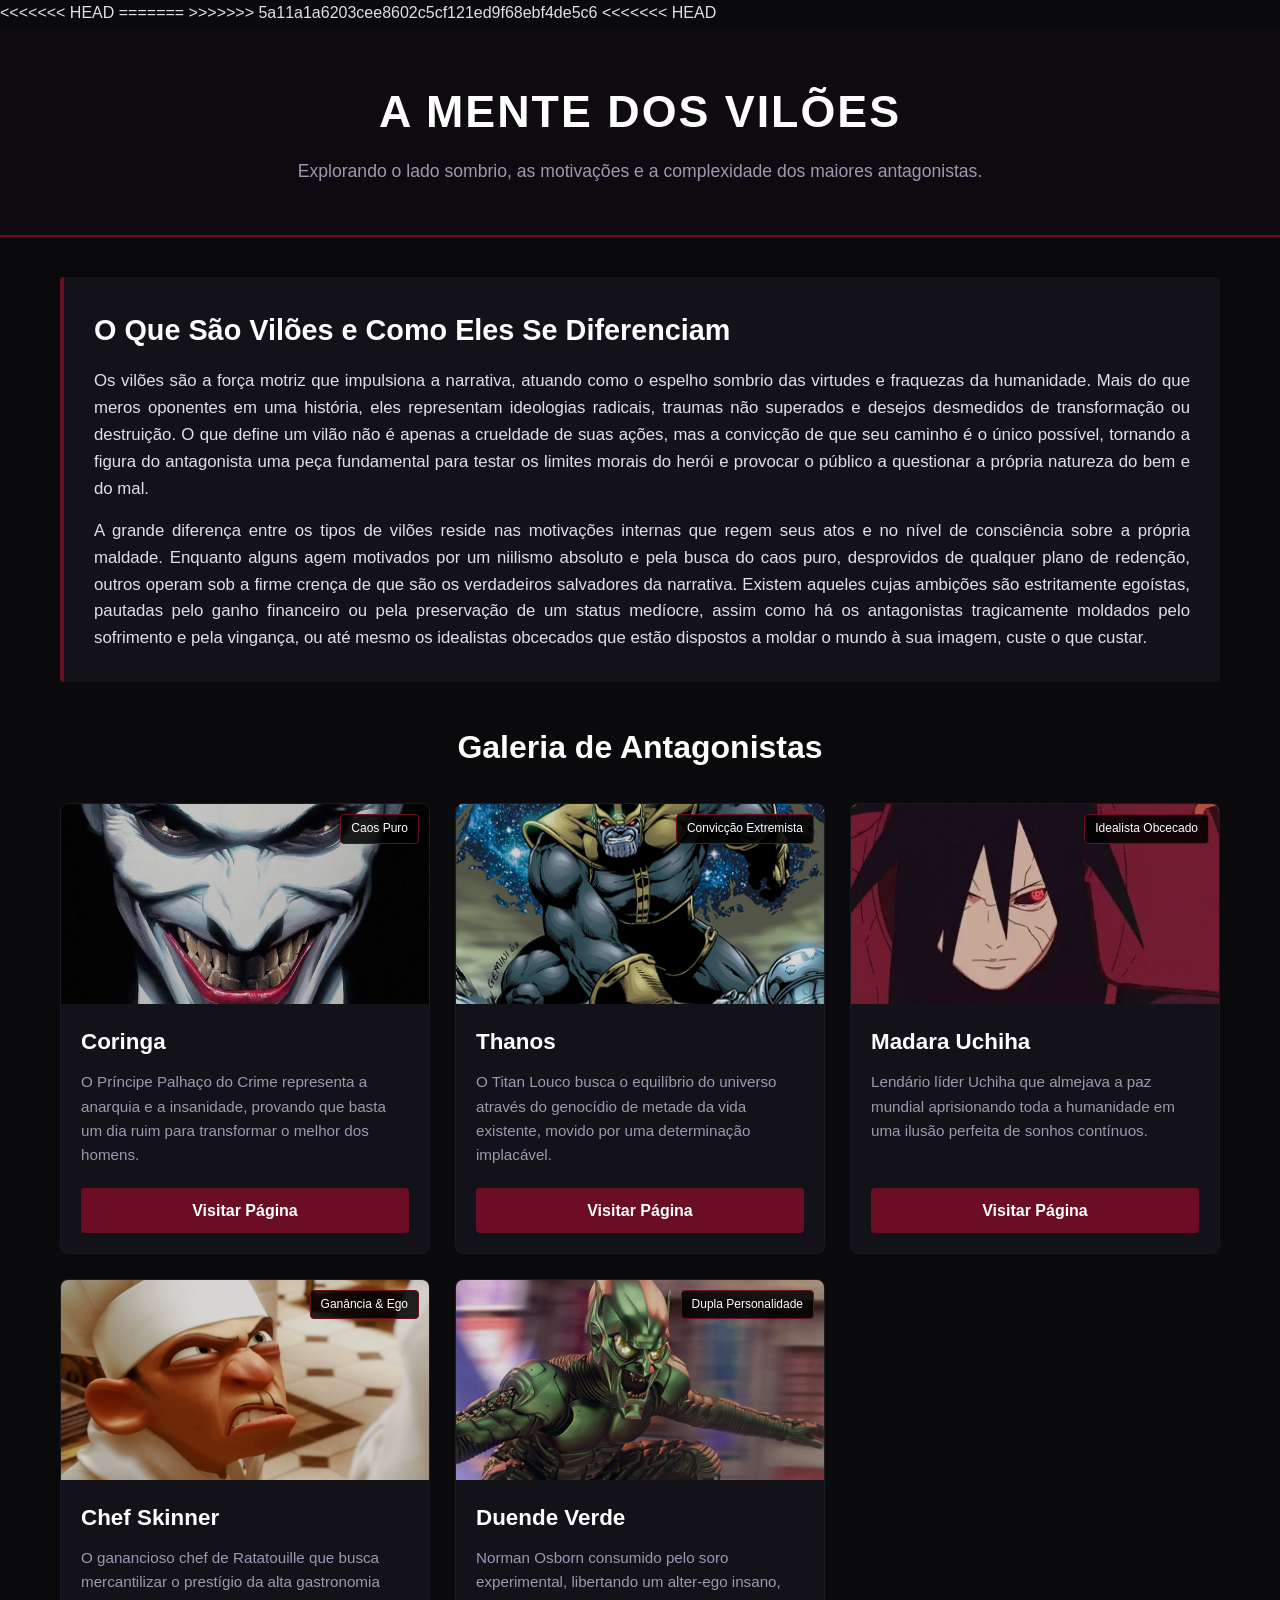
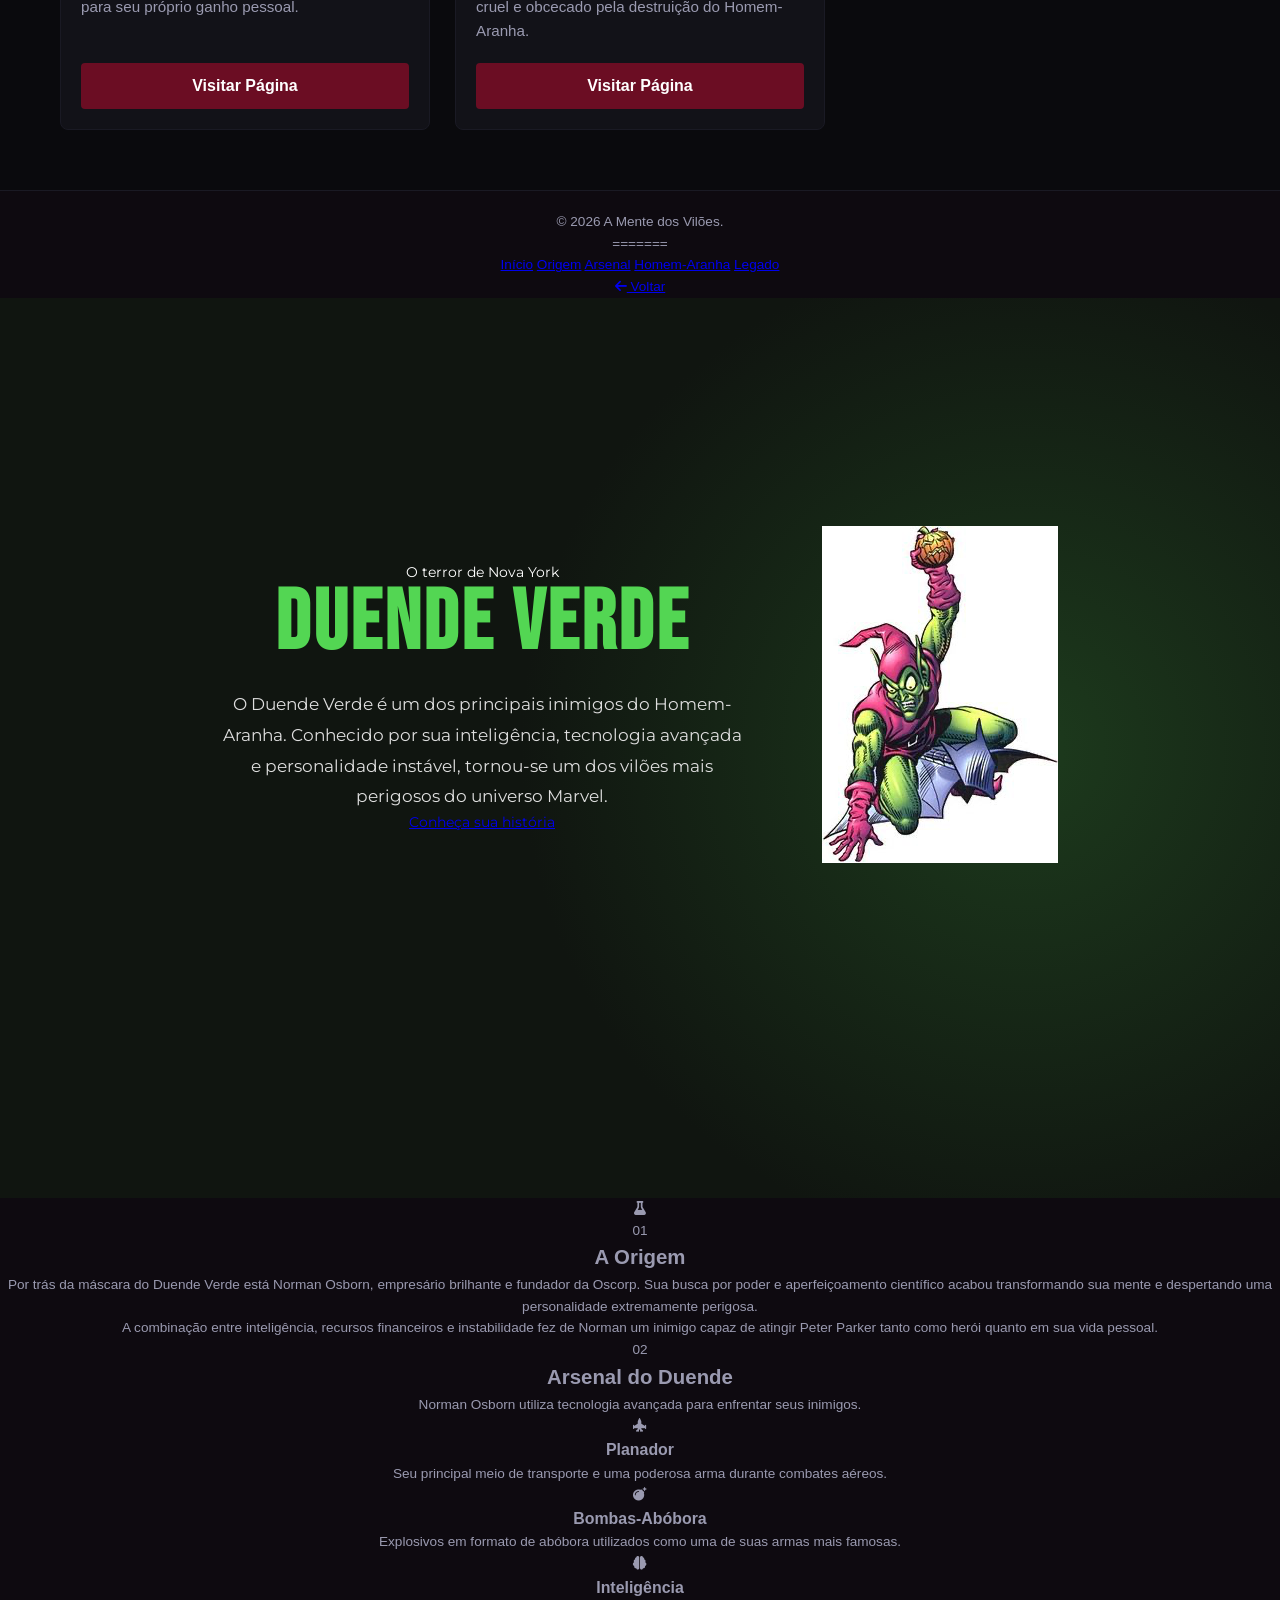
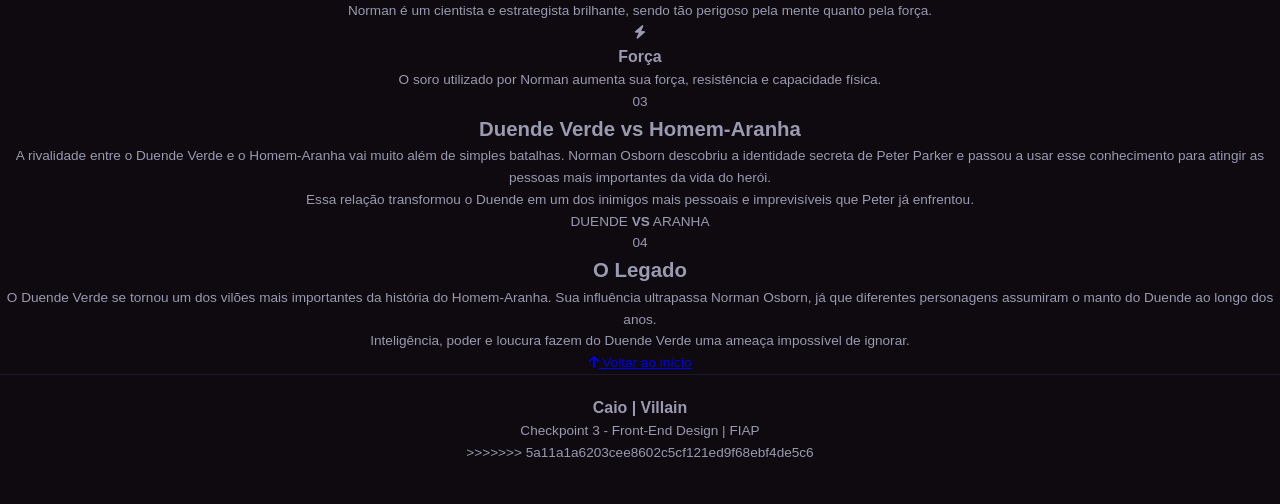
==== commit 244286da: "ajustes" ====
--- a/index.html
+++ b/index.html
@@ -1,13 +1,29 @@
 <!DOCTYPE html>
 <html lang="pt-BR">
+
 <head>
     <meta charset="UTF-8">
     <meta name="viewport" content="width=device-width, initial-scale=1.0">
+<<<<<<< HEAD
     <title>A Mente dos Vilões</title>
     <link rel="stylesheet" href="./css/style.css">
+=======
+
+    <title>Duende Verde | Villain</title>
+
+    <link rel="preconnect" href="https://fonts.googleapis.com">
+    <link rel="preconnect" href="https://fonts.gstatic.com" crossorigin>
+    <link href="https://fonts.googleapis.com/css2?family=Bebas+Neue&family=Montserrat:wght@400;500;600;700&display=swap" rel="stylesheet">
+
+    <link rel="stylesheet"
+        href="https://cdnjs.cloudflare.com/ajax/libs/font-awesome/6.5.1/css/all.min.css">
+
+    <link rel="stylesheet" href="./css/duende-verde.css">
+>>>>>>> 5a11a1a6203cee8602c5cf121ed9f68ebf4de5c6
 </head>
 <body>
 
+<<<<<<< HEAD
     <header class="hero">
         <div class="container">
             <h1>A Mente dos Vilões</h1>
@@ -87,7 +103,193 @@
         <div class="container">
             <p>&copy; 2026 A Mente dos Vilões.</p>
         </div>
+=======
+    <nav class="menu-duende">
+        <a href="#inicio">Início</a>
+        <a href="#origem">Origem</a>
+        <a href="#arsenal">Arsenal</a>
+        <a href="#rivalidade">Homem-Aranha</a>
+        <a href="#legado">Legado</a>
+    </nav>
+
+    <a class="voltar" href="./index.html">
+        <i class="fa-solid fa-arrow-left"></i>
+        Voltar
+    </a>
+
+    <main>
+
+        <section id="inicio" class="duende-verde hero-duende">
+
+            <div class="duende-conteudo">
+
+                <div class="duende-texto">
+                    <span class="subtitulo">O terror de Nova York</span>
+
+                    <h1>Duende Verde</h1>
+
+                    <p>
+                        O Duende Verde é um dos principais inimigos do Homem-Aranha.
+                        Conhecido por sua inteligência, tecnologia avançada e personalidade
+                        instável, tornou-se um dos vilões mais perigosos do universo Marvel.
+                    </p>
+
+                    <a href="#origem" class="botao-conhecer">
+                        Conheça sua história
+                    </a>
+                </div>
+
+                <div class="duende-imagem">
+                    <img src="./imagens/duende-verde.png" alt="Duende Verde">
+                </div>
+
+            </div>
+
+        </section>
+
+        <section id="origem" class="secao origem">
+
+            <div class="conteudo-secao">
+
+                <div class="icone-secao">
+                    <i class="fa-solid fa-flask"></i>
+                </div>
+
+                <div>
+                    <span class="numero">01</span>
+                    <h2>A Origem</h2>
+
+                    <p>
+                        Por trás da máscara do Duende Verde está Norman Osborn,
+                        empresário brilhante e fundador da Oscorp. Sua busca por poder
+                        e aperfeiçoamento científico acabou transformando sua mente e
+                        despertando uma personalidade extremamente perigosa.
+                    </p>
+
+                    <p>
+                        A combinação entre inteligência, recursos financeiros e
+                        instabilidade fez de Norman um inimigo capaz de atingir
+                        Peter Parker tanto como herói quanto em sua vida pessoal.
+                    </p>
+                </div>
+
+            </div>
+
+        </section>
+
+        <section id="arsenal" class="secao arsenal">
+
+            <span class="numero">02</span>
+            <h2>Arsenal do Duende</h2>
+
+            <p class="descricao-secao">
+                Norman Osborn utiliza tecnologia avançada para enfrentar seus inimigos.
+            </p>
+
+            <div class="cards-arsenal">
+
+                <div class="card-arsenal">
+                    <i class="fa-solid fa-jet-fighter-up"></i>
+                    <h3>Planador</h3>
+                    <p>
+                        Seu principal meio de transporte e uma poderosa arma durante
+                        combates aéreos.
+                    </p>
+                </div>
+
+                <div class="card-arsenal">
+                    <i class="fa-solid fa-bomb"></i>
+                    <h3>Bombas-Abóbora</h3>
+                    <p>
+                        Explosivos em formato de abóbora utilizados como uma de suas
+                        armas mais famosas.
+                    </p>
+                </div>
+
+                <div class="card-arsenal">
+                    <i class="fa-solid fa-brain"></i>
+                    <h3>Inteligência</h3>
+                    <p>
+                        Norman é um cientista e estrategista brilhante, sendo tão
+                        perigoso pela mente quanto pela força.
+                    </p>
+                </div>
+
+                <div class="card-arsenal">
+                    <i class="fa-solid fa-bolt"></i>
+                    <h3>Força</h3>
+                    <p>
+                        O soro utilizado por Norman aumenta sua força, resistência
+                        e capacidade física.
+                    </p>
+                </div>
+
+            </div>
+
+        </section>
+
+        <section id="rivalidade" class="secao rivalidade">
+
+            <div class="conteudo-rivalidade">
+
+                <div class="texto-rivalidade">
+                    <span class="numero">03</span>
+                    <h2>Duende Verde vs Homem-Aranha</h2>
+
+                    <p>
+                        A rivalidade entre o Duende Verde e o Homem-Aranha vai muito
+                        além de simples batalhas. Norman Osborn descobriu a identidade
+                        secreta de Peter Parker e passou a usar esse conhecimento para
+                        atingir as pessoas mais importantes da vida do herói.
+                    </p>
+
+                    <p>
+                        Essa relação transformou o Duende em um dos inimigos mais
+                        pessoais e imprevisíveis que Peter já enfrentou.
+                    </p>
+                </div>
+
+                <div class="versus">
+                    <span>DUENDE</span>
+                    <strong>VS</strong>
+                    <span>ARANHA</span>
+                </div>
+
+            </div>
+
+        </section>
+
+        <section id="legado" class="secao legado">
+
+            <span class="numero">04</span>
+            <h2>O Legado</h2>
+
+            <p>
+                O Duende Verde se tornou um dos vilões mais importantes da história
+                do Homem-Aranha. Sua influência ultrapassa Norman Osborn, já que
+                diferentes personagens assumiram o manto do Duende ao longo dos anos.
+            </p>
+
+            <blockquote>
+                Inteligência, poder e loucura fazem do Duende Verde uma ameaça
+                impossível de ignorar.
+            </blockquote>
+
+            <a href="#inicio" class="botao-topo">
+                <i class="fa-solid fa-arrow-up"></i>
+                Voltar ao início
+            </a>
+
+        </section>
+
+    </main>
+
+    <footer>
+        <h3>Caio | Villain</h3>
+        <p>Checkpoint 3 - Front-End Design | FIAP</p>
+>>>>>>> 5a11a1a6203cee8602c5cf121ed9f68ebf4de5c6
     </footer>
 
 </body>
+
 </html>
--- a/css/style.css
+++ b/css/style.css
@@ -231,4 +231,4 @@
     padding: 20px 0;
     color: var(--text-muted);
     font-size: 0.85rem;
-}+}
--- a/css/duende-verde.css
+++ b/css/duende-verde.css
@@ -0,0 +1,589 @@
+<<<<<<< HEAD
+body {
+    margin: 0;
+    background-color: #101510;
+}
+
+.duende-verde {
+    min-height: 100vh;
+    padding: 40px 8%;
+    background:
+        radial-gradient(circle at 80% 50%, #1d3b1d 0%, #101510 45%);
+    color: white;
+    font-family: "Montserrat", sans-serif;
+}
+
+.duende-verde > a {
+    color: #58d65c;
+    text-decoration: none;
+    font-size: 15px;
+    font-weight: 600;
+}
+
+.duende-conteudo {
+    min-height: 80vh;
+    display: flex;
+    align-items: center;
+    justify-content: center;
+    gap: 80px;
+}
+
+.duende-conteudo > div:first-child {
+    max-width: 520px;
+}
+
+.duende-conteudo h1 {
+    font-family: "Bebas Neue", sans-serif;
+    font-size: 85px;
+    line-height: 0.95;
+    letter-spacing: 3px;
+    color: #53d653;
+    margin: 0 0 25px;
+}
+
+.duende-conteudo p {
+    font-size: 17px;
+    line-height: 1.8;
+    font-weight: 400;
+    color: #dedede;
+}
+
+.duende-imagem {
+=======
+* {
+    margin: 0;
+    padding: 0;
+    box-sizing: border-box;
+}
+
+html {
+    scroll-behavior: smooth;
+}
+
+body {
+    font-family: "Montserrat", sans-serif;
+    background: #080b08;
+    color: #ffffff;
+}
+
+.menu-duende {
+    position: fixed;
+    top: 0;
+    left: 0;
+    width: 100%;
+    min-height: 68px;
+    padding: 0 7%;
+    background: rgba(5, 8, 5, 0.92);
+    backdrop-filter: blur(10px);
+    border-bottom: 1px solid rgba(88, 214, 92, 0.16);
+    z-index: 1000;
+
+    display: flex;
+    align-items: center;
+    justify-content: center;
+    gap: 36px;
+}
+
+.menu-duende a {
+    color: #d9d9d9;
+    text-decoration: none;
+    font-size: 13px;
+    font-weight: 600;
+    text-transform: uppercase;
+    letter-spacing: 1px;
+    transition: 0.25s;
+}
+
+.menu-duende a:hover {
+    color: #58d65c;
+}
+
+.voltar {
+    position: absolute;
+    top: 92px;
+    left: 7%;
+    z-index: 10;
+
+    color: #58d65c;
+    text-decoration: none;
+    font-size: 14px;
+    font-weight: 600;
+
+    display: flex;
+    align-items: center;
+    gap: 9px;
+}
+
+.hero-duende {
+    min-height: 100vh;
+    padding: 150px 8% 70px;
+
+    background:
+        radial-gradient(circle at 75% 45%, rgba(58, 143, 60, 0.30), transparent 28%),
+        radial-gradient(circle at 20% 40%, rgba(47, 87, 47, 0.18), transparent 35%),
+        linear-gradient(135deg, #070907 0%, #0d140d 55%, #060806 100%);
+
+    display: flex;
+    align-items: center;
+}
+
+.duende-conteudo {
+    width: 100%;
+    max-width: 1200px;
+    margin: 0 auto;
+
+    display: flex;
+    justify-content: space-between;
+    align-items: center;
+    gap: 80px;
+}
+
+.duende-texto {
+    max-width: 560px;
+}
+
+.subtitulo {
+    display: inline-block;
+    margin-bottom: 15px;
+
+    color: #58d65c;
+    font-size: 13px;
+    font-weight: 700;
+    letter-spacing: 3px;
+    text-transform: uppercase;
+}
+
+.duende-texto h1 {
+    font-family: "Bebas Neue", sans-serif;
+    font-size: clamp(80px, 10vw, 145px);
+    line-height: 0.82;
+    letter-spacing: 4px;
+    text-transform: uppercase;
+
+    color: #56dc5c;
+    text-shadow: 0 0 28px rgba(83, 214, 83, 0.18);
+
+    margin-bottom: 30px;
+}
+
+.duende-texto p {
+    max-width: 540px;
+    color: #d5d5d5;
+    font-size: 17px;
+    line-height: 1.85;
+}
+
+.botao-conhecer {
+    display: inline-flex;
+    margin-top: 32px;
+    padding: 14px 22px;
+
+    background: #58d65c;
+    color: #071007;
+    border-radius: 8px;
+
+    text-decoration: none;
+    font-weight: 700;
+    font-size: 14px;
+
+    transition: 0.25s;
+}
+
+.botao-conhecer:hover {
+    transform: translateY(-3px);
+    box-shadow: 0 10px 28px rgba(88, 214, 92, 0.25);
+}
+
+.duende-imagem {
+    position: relative;
+
+>>>>>>> 5a11a1a6203cee8602c5cf121ed9f68ebf4de5c6
+    display: flex;
+    align-items: center;
+    justify-content: center;
+}
+
+<<<<<<< HEAD
+.duende-imagem img {
+    width: 320px;
+    max-width: 100%;
+    border-radius: 25px;
+    box-shadow: 0 0 40px rgba(69, 190, 69, 0.25);
+}
+
+@media (max-width: 768px) {
+    .duende-verde {
+        padding: 30px 6%;
+=======
+.duende-imagem::before {
+    content: "";
+    position: absolute;
+
+    width: 360px;
+    height: 360px;
+    border-radius: 50%;
+
+    background: rgba(83, 214, 83, 0.10);
+    filter: blur(40px);
+}
+
+.duende-imagem img {
+    position: relative;
+    width: 360px;
+    max-width: 100%;
+
+    border-radius: 28px;
+    border: 1px solid rgba(88, 214, 92, 0.25);
+
+    box-shadow:
+        0 0 50px rgba(69, 190, 69, 0.22),
+        0 25px 60px rgba(0, 0, 0, 0.45);
+}
+
+.secao {
+    padding: 110px 8%;
+}
+
+.conteudo-secao,
+.conteudo-rivalidade {
+    max-width: 1150px;
+    margin: 0 auto;
+}
+
+.numero {
+    display: inline-block;
+    color: #58d65c;
+    font-family: "Bebas Neue", sans-serif;
+    font-size: 24px;
+    letter-spacing: 2px;
+    margin-bottom: 8px;
+}
+
+.secao h2 {
+    font-family: "Bebas Neue", sans-serif;
+    font-size: clamp(48px, 6vw, 76px);
+    line-height: 1;
+    letter-spacing: 2px;
+    margin-bottom: 25px;
+}
+
+.secao p {
+    color: #cfcfcf;
+    font-size: 16px;
+    line-height: 1.85;
+}
+
+.origem {
+    background: #111611;
+}
+
+.origem .conteudo-secao {
+    display: grid;
+    grid-template-columns: 180px 1fr;
+    align-items: center;
+    gap: 55px;
+}
+
+.icone-secao {
+    width: 150px;
+    height: 150px;
+
+    border: 1px solid rgba(88, 214, 92, 0.30);
+    border-radius: 28px;
+
+    background:
+        linear-gradient(145deg, rgba(88, 214, 92, 0.12), rgba(255,255,255,0.02));
+
+    display: flex;
+    align-items: center;
+    justify-content: center;
+
+    font-size: 55px;
+    color: #58d65c;
+
+    box-shadow: inset 0 0 30px rgba(88, 214, 92, 0.05);
+}
+
+.origem p + p {
+    margin-top: 18px;
+}
+
+.arsenal {
+    text-align: center;
+    background: #090c09;
+}
+
+.descricao-secao {
+    max-width: 700px;
+    margin: 0 auto;
+}
+
+.cards-arsenal {
+    max-width: 1150px;
+    margin: 55px auto 0;
+
+    display: grid;
+    grid-template-columns: repeat(4, 1fr);
+    gap: 22px;
+}
+
+.card-arsenal {
+    padding: 35px 24px;
+    min-height: 250px;
+
+    background:
+        linear-gradient(160deg, #161c16, #0c0f0c);
+
+    border: 1px solid #263126;
+    border-radius: 20px;
+
+    transition: 0.25s;
+}
+
+.card-arsenal:hover {
+    transform: translateY(-8px);
+    border-color: #58d65c;
+    box-shadow: 0 15px 35px rgba(0, 0, 0, 0.35);
+}
+
+.card-arsenal i {
+    font-size: 40px;
+    color: #58d65c;
+    margin-bottom: 22px;
+}
+
+.card-arsenal h3 {
+    font-size: 18px;
+    margin-bottom: 14px;
+}
+
+.card-arsenal p {
+    font-size: 14px;
+    line-height: 1.7;
+    color: #bcbcbc;
+}
+
+.rivalidade {
+    background:
+        linear-gradient(90deg, #111611 0%, #0b0e0b 100%);
+}
+
+.conteudo-rivalidade {
+    display: grid;
+    grid-template-columns: 1.2fr 0.8fr;
+    align-items: center;
+    gap: 70px;
+}
+
+.texto-rivalidade p + p {
+    margin-top: 18px;
+}
+
+.versus {
+    min-height: 340px;
+    padding: 40px;
+
+    background:
+        radial-gradient(circle, rgba(88, 214, 92, 0.12), transparent 60%);
+
+    border: 1px solid rgba(88, 214, 92, 0.20);
+    border-radius: 28px;
+
+    display: flex;
+    flex-direction: column;
+    align-items: center;
+    justify-content: center;
+
+    font-family: "Bebas Neue", sans-serif;
+    text-align: center;
+}
+
+.versus span {
+    font-size: 50px;
+    letter-spacing: 3px;
+}
+
+.versus strong {
+    color: #58d65c;
+    font-size: 82px;
+    line-height: 1;
+}
+
+.legado {
+    text-align: center;
+    background: #070907;
+}
+
+.legado > p {
+    max-width: 850px;
+    margin: 0 auto;
+}
+
+blockquote {
+    max-width: 850px;
+    margin: 50px auto;
+    padding: 35px 40px;
+
+    border-left: 4px solid #58d65c;
+
+    background: #111611;
+    color: #ffffff;
+
+    font-size: 20px;
+    line-height: 1.7;
+    font-weight: 500;
+}
+
+.botao-topo {
+    display: inline-flex;
+    align-items: center;
+    gap: 10px;
+
+    color: #58d65c;
+    text-decoration: none;
+    font-weight: 700;
+    font-size: 14px;
+}
+
+footer {
+    min-height: 150px;
+    padding: 35px;
+
+    background: #040604;
+    border-top: 1px solid #1c251c;
+
+    display: flex;
+    flex-direction: column;
+    align-items: center;
+    justify-content: center;
+
+    text-align: center;
+}
+
+footer h3 {
+    font-family: "Bebas Neue", sans-serif;
+    font-size: 30px;
+    letter-spacing: 2px;
+    color: #58d65c;
+}
+
+footer p {
+    margin-top: 7px;
+    color: #777;
+    font-size: 13px;
+}
+
+@media (max-width: 900px) {
+
+    .menu-duende {
+        gap: 18px;
+        flex-wrap: wrap;
+        padding: 15px 5%;
+    }
+
+    .menu-duende a {
+        font-size: 11px;
+    }
+
+    .voltar {
+        top: 110px;
+    }
+
+    .hero-duende {
+        padding-top: 180px;
+>>>>>>> 5a11a1a6203cee8602c5cf121ed9f68ebf4de5c6
+    }
+
+    .duende-conteudo {
+        flex-direction: column;
+        text-align: center;
+<<<<<<< HEAD
+        gap: 40px;
+        padding: 60px 0;
+    }
+
+    .duende-conteudo h1 {
+        font-size: 60px;
+    }
+
+    .duende-conteudo p {
+        font-size: 15px;
+    }
+
+    .duende-imagem img {
+        width: 260px;
+=======
+        gap: 55px;
+    }
+
+    .duende-texto h1 {
+        font-size: 85px;
+    }
+
+    .duende-texto p {
+        margin: 0 auto;
+    }
+
+    .origem .conteudo-secao,
+    .conteudo-rivalidade {
+        grid-template-columns: 1fr;
+    }
+
+    .icone-secao {
+        margin: 0 auto;
+    }
+
+    .origem,
+    .rivalidade {
+        text-align: center;
+    }
+
+    .cards-arsenal {
+        grid-template-columns: repeat(2, 1fr);
+    }
+
+    .versus {
+        min-height: 280px;
+    }
+}
+
+@media (max-width: 600px) {
+
+    .menu-duende {
+        position: absolute;
+    }
+
+    .voltar {
+        top: 135px;
+    }
+
+    .duende-texto h1 {
+        font-size: 68px;
+    }
+
+    .duende-imagem img {
+        width: 280px;
+    }
+
+    .secao {
+        padding: 80px 6%;
+    }
+
+    .cards-arsenal {
+        grid-template-columns: 1fr;
+    }
+
+    .versus span {
+        font-size: 40px;
+    }
+
+    .versus strong {
+        font-size: 65px;
+    }
+
+    blockquote {
+        padding: 25px;
+        font-size: 17px;
+>>>>>>> 5a11a1a6203cee8602c5cf121ed9f68ebf4de5c6
+    }
+}
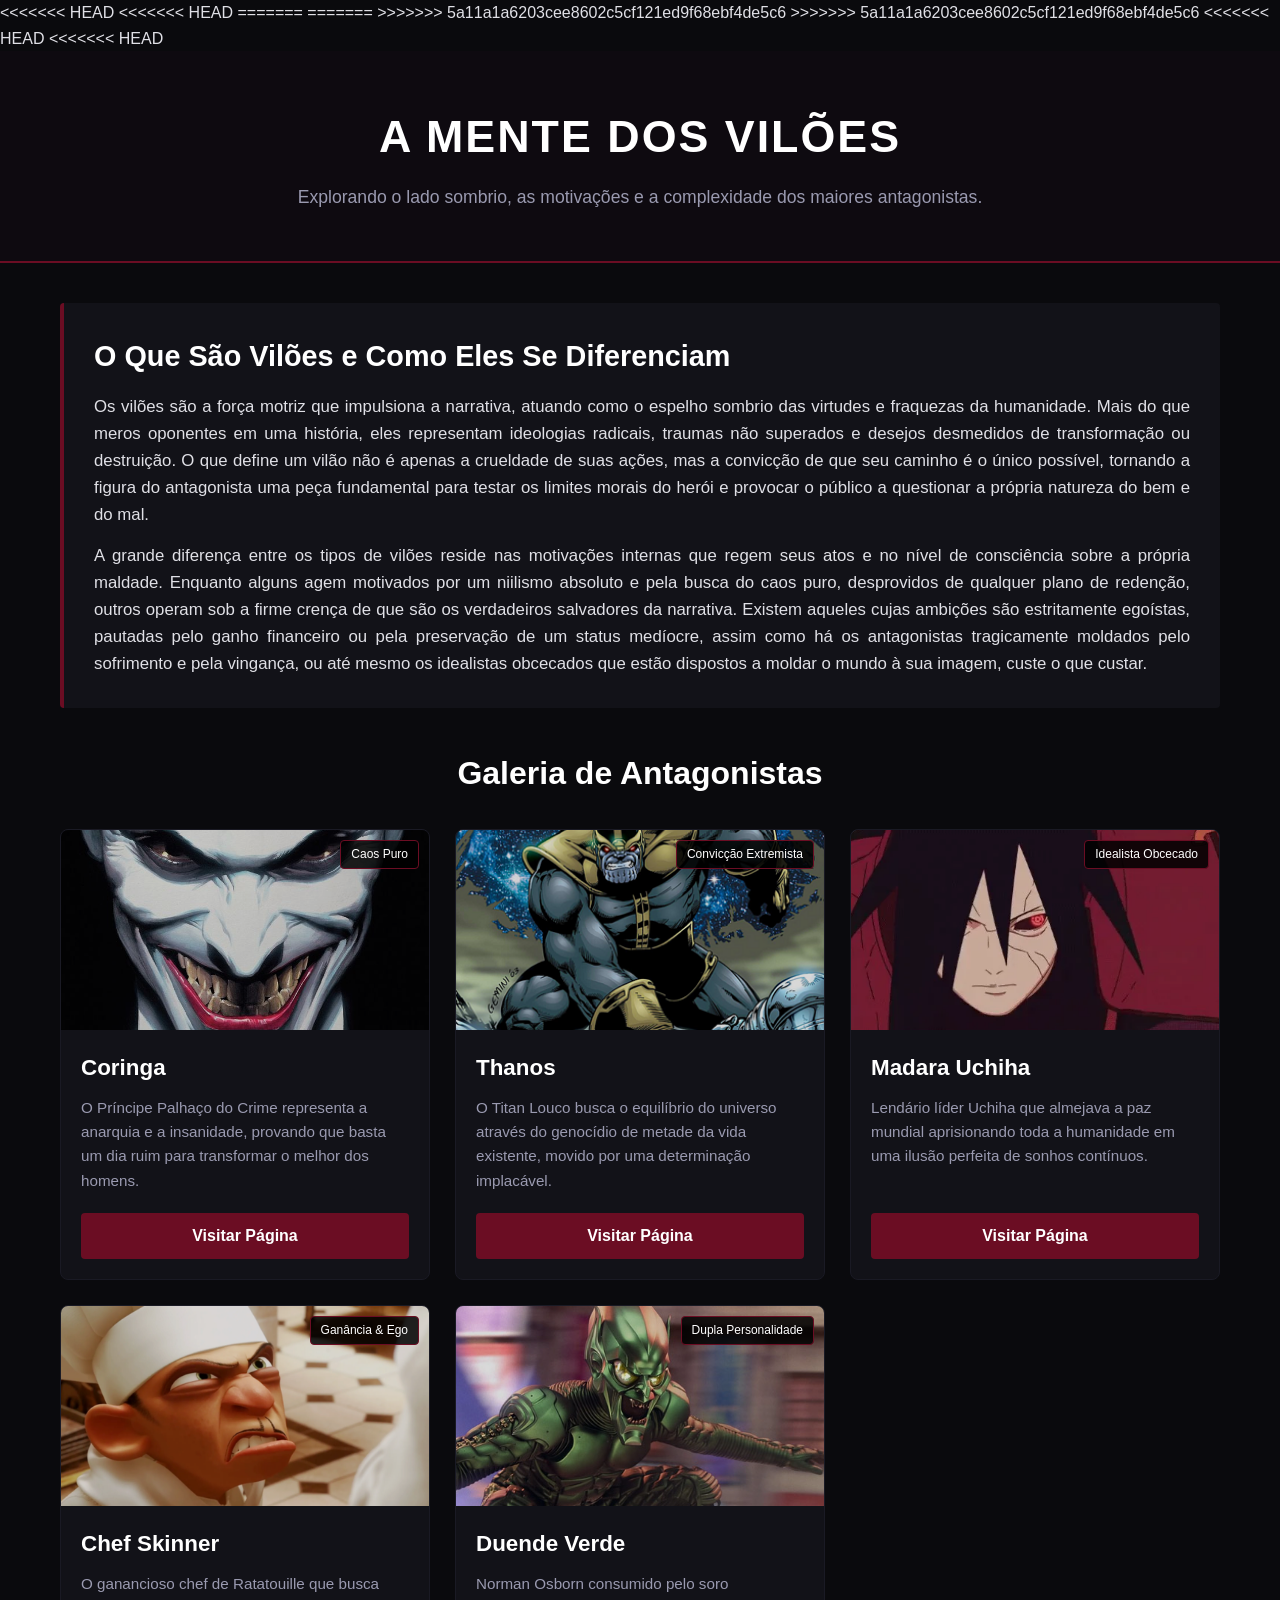
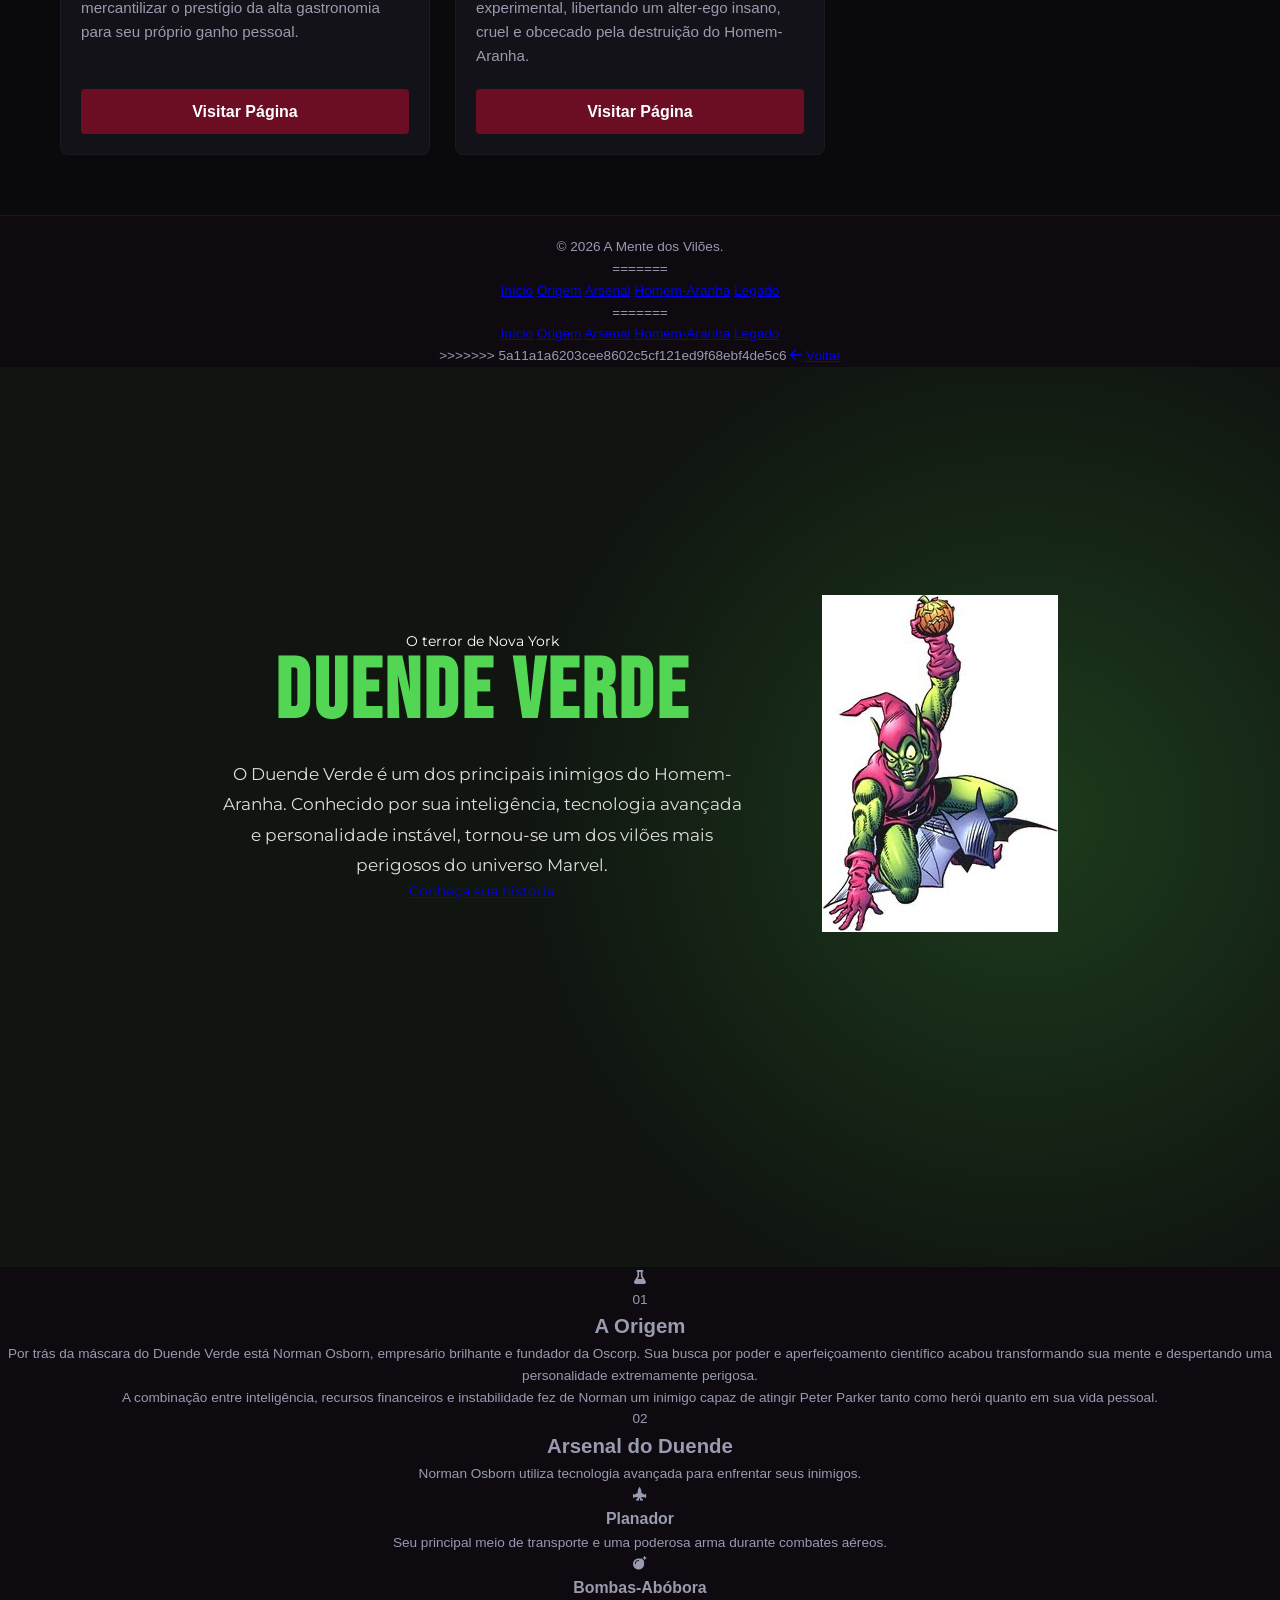
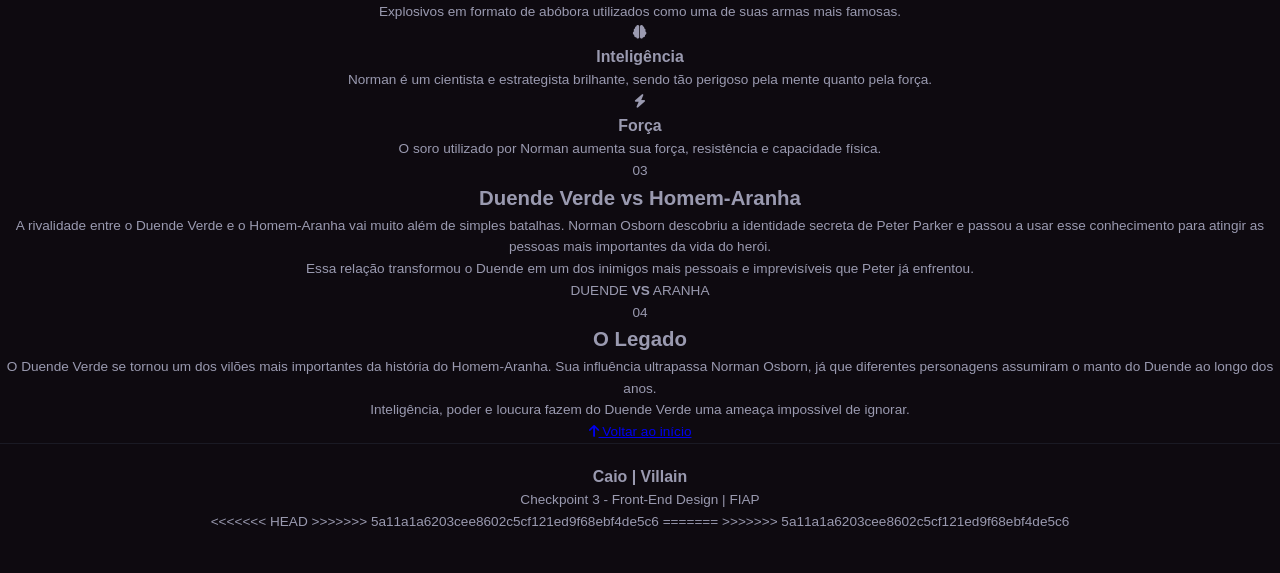
==== commit 3ba9704b: "Merge branch 'main' of https://github.com/caiofrota1914/CP3-Viloes" ====
--- a/index.html
+++ b/index.html
@@ -5,8 +5,10 @@
     <meta charset="UTF-8">
     <meta name="viewport" content="width=device-width, initial-scale=1.0">
 <<<<<<< HEAD
+<<<<<<< HEAD
     <title>A Mente dos Vilões</title>
     <link rel="stylesheet" href="./css/style.css">
+=======
 =======
 
     <title>Duende Verde | Villain</title>
@@ -19,10 +21,24 @@
         href="https://cdnjs.cloudflare.com/ajax/libs/font-awesome/6.5.1/css/all.min.css">
 
     <link rel="stylesheet" href="./css/duende-verde.css">
+</head>
+>>>>>>> 5a11a1a6203cee8602c5cf121ed9f68ebf4de5c6
+
+    <title>Duende Verde | Villain</title>
+
+    <link rel="preconnect" href="https://fonts.googleapis.com">
+    <link rel="preconnect" href="https://fonts.gstatic.com" crossorigin>
+    <link href="https://fonts.googleapis.com/css2?family=Bebas+Neue&family=Montserrat:wght@400;500;600;700&display=swap" rel="stylesheet">
+
+    <link rel="stylesheet"
+        href="https://cdnjs.cloudflare.com/ajax/libs/font-awesome/6.5.1/css/all.min.css">
+
+    <link rel="stylesheet" href="./css/duende-verde.css">
 >>>>>>> 5a11a1a6203cee8602c5cf121ed9f68ebf4de5c6
 </head>
 <body>
 
+<<<<<<< HEAD
 <<<<<<< HEAD
     <header class="hero">
         <div class="container">
@@ -112,6 +128,16 @@
         <a href="#legado">Legado</a>
     </nav>
 
+=======
+    <nav class="menu-duende">
+        <a href="#inicio">Início</a>
+        <a href="#origem">Origem</a>
+        <a href="#arsenal">Arsenal</a>
+        <a href="#rivalidade">Homem-Aranha</a>
+        <a href="#legado">Legado</a>
+    </nav>
+
+>>>>>>> 5a11a1a6203cee8602c5cf121ed9f68ebf4de5c6
     <a class="voltar" href="./index.html">
         <i class="fa-solid fa-arrow-left"></i>
         Voltar
@@ -287,6 +313,9 @@
     <footer>
         <h3>Caio | Villain</h3>
         <p>Checkpoint 3 - Front-End Design | FIAP</p>
+<<<<<<< HEAD
+>>>>>>> 5a11a1a6203cee8602c5cf121ed9f68ebf4de5c6
+=======
 >>>>>>> 5a11a1a6203cee8602c5cf121ed9f68ebf4de5c6
     </footer>
 
--- a/css/duende-verde.css
+++ b/css/duende-verde.css
@@ -1,3 +1,4 @@
+<<<<<<< HEAD
 <<<<<<< HEAD
 body {
     margin: 0;
@@ -50,6 +51,8 @@
 
 .duende-imagem {
 =======
+=======
+>>>>>>> 5a11a1a6203cee8602c5cf121ed9f68ebf4de5c6
 * {
     margin: 0;
     padding: 0;
@@ -197,12 +200,16 @@
 .duende-imagem {
     position: relative;
 
+<<<<<<< HEAD
+>>>>>>> 5a11a1a6203cee8602c5cf121ed9f68ebf4de5c6
+=======
 >>>>>>> 5a11a1a6203cee8602c5cf121ed9f68ebf4de5c6
     display: flex;
     align-items: center;
     justify-content: center;
 }
 
+<<<<<<< HEAD
 <<<<<<< HEAD
 .duende-imagem img {
     width: 320px;
@@ -215,6 +222,8 @@
     .duende-verde {
         padding: 30px 6%;
 =======
+=======
+>>>>>>> 5a11a1a6203cee8602c5cf121ed9f68ebf4de5c6
 .duende-imagem::before {
     content: "";
     position: absolute;
@@ -491,6 +500,9 @@
 
     .hero-duende {
         padding-top: 180px;
+<<<<<<< HEAD
+>>>>>>> 5a11a1a6203cee8602c5cf121ed9f68ebf4de5c6
+=======
 >>>>>>> 5a11a1a6203cee8602c5cf121ed9f68ebf4de5c6
     }
 
@@ -498,6 +510,7 @@
         flex-direction: column;
         text-align: center;
 <<<<<<< HEAD
+<<<<<<< HEAD
         gap: 40px;
         padding: 60px 0;
     }
@@ -513,6 +526,8 @@
     .duende-imagem img {
         width: 260px;
 =======
+=======
+>>>>>>> 5a11a1a6203cee8602c5cf121ed9f68ebf4de5c6
         gap: 55px;
     }
 
@@ -584,6 +599,9 @@
     blockquote {
         padding: 25px;
         font-size: 17px;
+<<<<<<< HEAD
+>>>>>>> 5a11a1a6203cee8602c5cf121ed9f68ebf4de5c6
+=======
 >>>>>>> 5a11a1a6203cee8602c5cf121ed9f68ebf4de5c6
     }
 }
--- a/css/duende-verde.css
+++ b/css/duende-verde.css
@@ -1,3 +1,4 @@
+<<<<<<< HEAD
 <<<<<<< HEAD
 body {
     margin: 0;
@@ -50,6 +51,8 @@
 
 .duende-imagem {
 =======
+=======
+>>>>>>> 5a11a1a6203cee8602c5cf121ed9f68ebf4de5c6
 * {
     margin: 0;
     padding: 0;
@@ -197,12 +200,16 @@
 .duende-imagem {
     position: relative;
 
+<<<<<<< HEAD
+>>>>>>> 5a11a1a6203cee8602c5cf121ed9f68ebf4de5c6
+=======
 >>>>>>> 5a11a1a6203cee8602c5cf121ed9f68ebf4de5c6
     display: flex;
     align-items: center;
     justify-content: center;
 }
 
+<<<<<<< HEAD
 <<<<<<< HEAD
 .duende-imagem img {
     width: 320px;
@@ -215,6 +222,8 @@
     .duende-verde {
         padding: 30px 6%;
 =======
+=======
+>>>>>>> 5a11a1a6203cee8602c5cf121ed9f68ebf4de5c6
 .duende-imagem::before {
     content: "";
     position: absolute;
@@ -491,6 +500,9 @@
 
     .hero-duende {
         padding-top: 180px;
+<<<<<<< HEAD
+>>>>>>> 5a11a1a6203cee8602c5cf121ed9f68ebf4de5c6
+=======
 >>>>>>> 5a11a1a6203cee8602c5cf121ed9f68ebf4de5c6
     }
 
@@ -498,6 +510,7 @@
         flex-direction: column;
         text-align: center;
 <<<<<<< HEAD
+<<<<<<< HEAD
         gap: 40px;
         padding: 60px 0;
     }
@@ -513,6 +526,8 @@
     .duende-imagem img {
         width: 260px;
 =======
+=======
+>>>>>>> 5a11a1a6203cee8602c5cf121ed9f68ebf4de5c6
         gap: 55px;
     }
 
@@ -584,6 +599,9 @@
     blockquote {
         padding: 25px;
         font-size: 17px;
+<<<<<<< HEAD
+>>>>>>> 5a11a1a6203cee8602c5cf121ed9f68ebf4de5c6
+=======
 >>>>>>> 5a11a1a6203cee8602c5cf121ed9f68ebf4de5c6
     }
 }
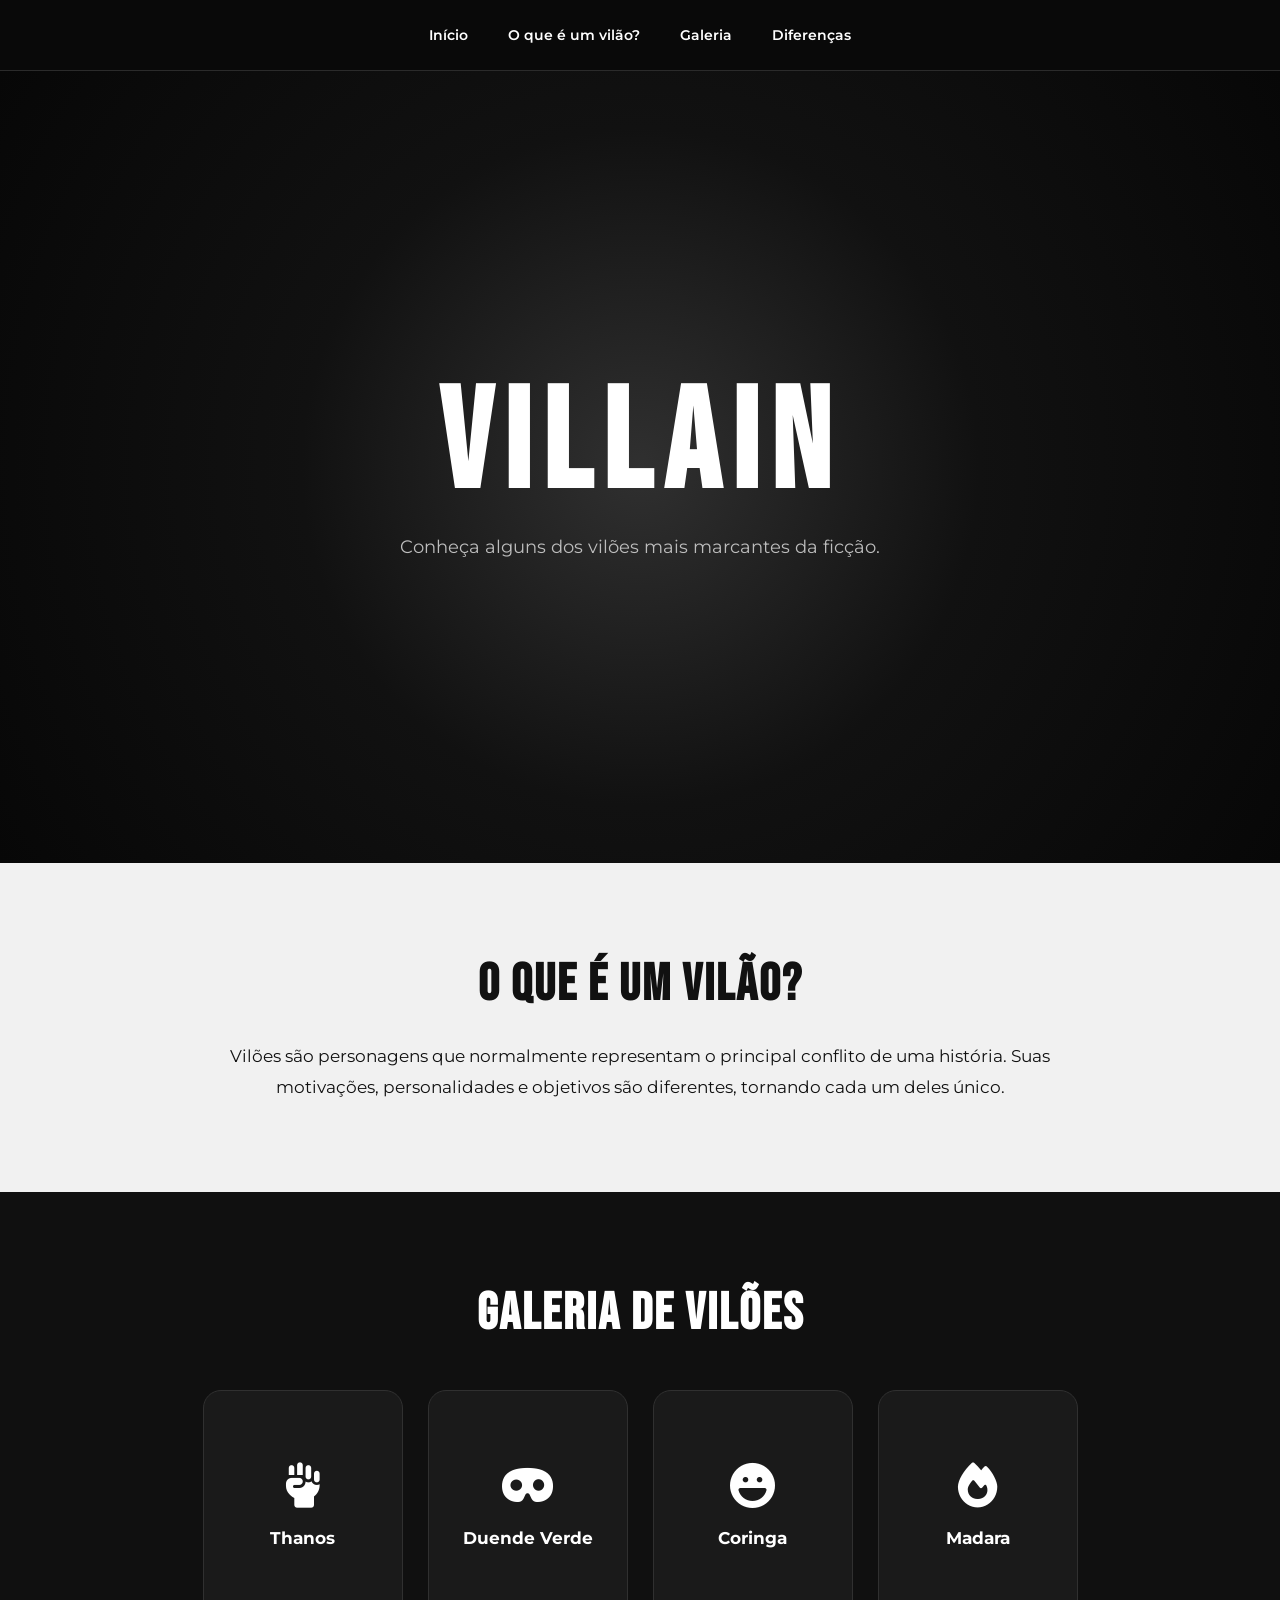
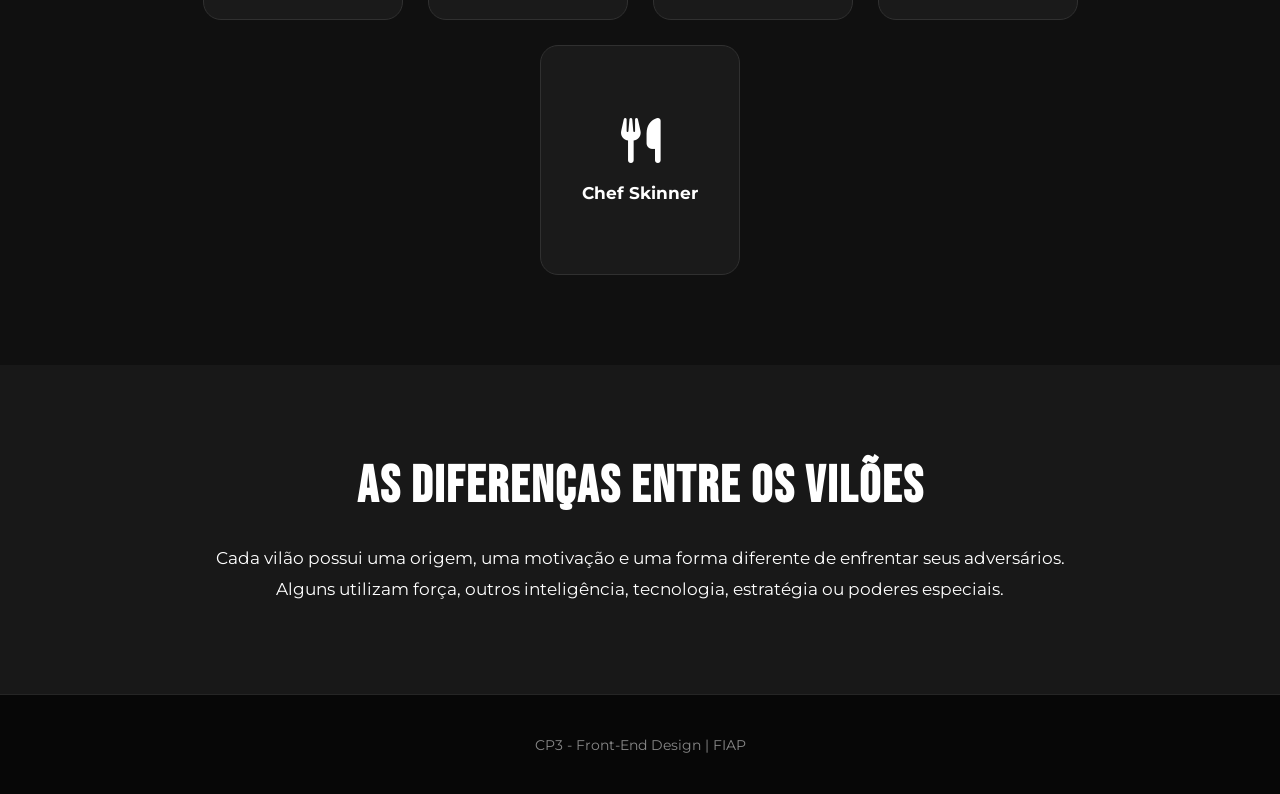
==== commit 5af0b0a4: "Finaliza pagina do Duende Verde com imagens e corrige home" ====
--- a/index.html
+++ b/index.html
@@ -4,320 +4,96 @@
 <head>
     <meta charset="UTF-8">
     <meta name="viewport" content="width=device-width, initial-scale=1.0">
-<<<<<<< HEAD
-<<<<<<< HEAD
-    <title>A Mente dos Vilões</title>
-    <link rel="stylesheet" href="./css/style.css">
-=======
-=======
 
-    <title>Duende Verde | Villain</title>
+    <title>Villain</title>
 
     <link rel="preconnect" href="https://fonts.googleapis.com">
     <link rel="preconnect" href="https://fonts.gstatic.com" crossorigin>
-    <link href="https://fonts.googleapis.com/css2?family=Bebas+Neue&family=Montserrat:wght@400;500;600;700&display=swap" rel="stylesheet">
+    <link href="https://fonts.googleapis.com/css2?family=Bebas+Neue&family=Montserrat:wght@400;500;600&display=swap" rel="stylesheet">
 
-    <link rel="stylesheet"
-        href="https://cdnjs.cloudflare.com/ajax/libs/font-awesome/6.5.1/css/all.min.css">
+    <link rel="stylesheet" href="https://cdnjs.cloudflare.com/ajax/libs/font-awesome/6.5.1/css/all.min.css">
 
-    <link rel="stylesheet" href="./css/duende-verde.css">
+    <link rel="stylesheet" href="./css/home.css">
 </head>
->>>>>>> 5a11a1a6203cee8602c5cf121ed9f68ebf4de5c6
 
-    <title>Duende Verde | Villain</title>
-
-    <link rel="preconnect" href="https://fonts.googleapis.com">
-    <link rel="preconnect" href="https://fonts.gstatic.com" crossorigin>
-    <link href="https://fonts.googleapis.com/css2?family=Bebas+Neue&family=Montserrat:wght@400;500;600;700&display=swap" rel="stylesheet">
-
-    <link rel="stylesheet"
-        href="https://cdnjs.cloudflare.com/ajax/libs/font-awesome/6.5.1/css/all.min.css">
-
-    <link rel="stylesheet" href="./css/duende-verde.css">
->>>>>>> 5a11a1a6203cee8602c5cf121ed9f68ebf4de5c6
-</head>
 <body>
 
-<<<<<<< HEAD
-<<<<<<< HEAD
-    <header class="hero">
-        <div class="container">
-            <h1>A Mente dos Vilões</h1>
-            <p class="subtitle">Explorando o lado sombrio, as motivações e a complexidade dos maiores antagonistas.</p>
-        </div>
+    <header class="cabecalho">
+        <nav>
+            <a href="#inicio">Início</a>
+            <a href="#sobre">O que é um vilão?</a>
+            <a href="#galeria">Galeria</a>
+            <a href="#diferencas">Diferenças</a>
+        </nav>
     </header>
 
-    <main class="container">
-        <section class="info-section">
-            <h2>O Que São Vilões e Como Eles Se Diferenciam</h2>
+    <main>
+
+        <section id="inicio" class="hero">
+            <h1>VILLAIN</h1>
+            <p>Conheça alguns dos vilões mais marcantes da ficção.</p>
+        </section>
+
+        <section id="sobre" class="sobre">
+            <h2>O que é um Vilão?</h2>
+
             <p>
-                Os vilões são a força motriz que impulsiona a narrativa, atuando como o espelho sombrio das virtudes e fraquezas da humanidade. Mais do que meros oponentes em uma história, eles representam ideologias radicais, traumas não superados e desejos desmedidos de transformação ou destruição. O que define um vilão não é apenas a crueldade de suas ações, mas a convicção de que seu caminho é o único possível, tornando a figura do antagonista uma peça fundamental para testar os limites morais do herói e provocar o público a questionar a própria natureza do bem e do mal.
-            </p>
-            <p>
-                A grande diferença entre os tipos de vilões reside nas motivações internas que regem seus atos e no nível de consciência sobre a própria maldade. Enquanto alguns agem motivados por um niilismo absoluto e pela busca do caos puro, desprovidos de qualquer plano de redenção, outros operam sob a firme crença de que são os verdadeiros salvadores da narrativa. Existem aqueles cujas ambições são estritamente egoístas, pautadas pelo ganho financeiro ou pela preservação de um status medíocre, assim como há os antagonistas tragicamente moldados pelo sofrimento e pela vingança, ou até mesmo os idealistas obcecados que estão dispostos a moldar o mundo à sua imagem, custe o que custar.
+                Vilões são personagens que normalmente representam o principal
+                conflito de uma história. Suas motivações, personalidades e
+                objetivos são diferentes, tornando cada um deles único.
             </p>
         </section>
 
-        <section class="cards-section">
-            <h2 class="section-title">Galeria de Antagonistas</h2>
-            
-            <div class="grid-cards">
-                <article class="card card-coringa">
-                    <div class="card-badge">Caos Puro</div>
-                    <img src="./imagens/coringaInicial.jpeg" alt="Coringa" class="card-img">
-                    <div class="card-body">
-                        <h3>Coringa</h3>
-                        <p>O Príncipe Palhaço do Crime representa a anarquia e a insanidade, provando que basta um dia ruim para transformar o melhor dos homens.</p>
-                        <a href="coringa.html" class="btn">Visitar Página</a>
-                    </div>
-                </article>
+        <section id="galeria" class="galeria">
+            <h2>Galeria de Vilões</h2>
 
-                <article class="card card-thanos">
-                    <div class="card-badge">Convicção Extremista</div>
-                    <img src="./imagens/thanosinicial.png" alt="Thanos" class="card-img">
-                    <div class="card-body">
-                        <h3>Thanos</h3>
-                        <p>O Titan Louco busca o equilíbrio do universo através do genocídio de metade da vida existente, movido por uma determinação implacável.</p>
-                        <a href="thanos.html" class="btn">Visitar Página</a>
-                    </div>
-                </article>
+            <div class="cards">
 
-                <article class="card card-madara">
-                    <div class="card-badge">Idealista Obcecado</div>
-                    <img src="./imagens/madaraInicial.webp" alt="Madara Uchiha" class="card-img">
-                    <div class="card-body">
-                        <h3>Madara Uchiha</h3>
-                        <p>Lendário líder Uchiha que almejava a paz mundial aprisionando toda a humanidade em uma ilusão perfeita de sonhos contínuos.</p>
-                        <a href="madara.html" class="btn">Visitar Página</a>
-                    </div>
-                </article>
+                <a href="./thanos.html" class="card">
+                    <i class="fa-solid fa-hand-fist"></i>
+                    <h3>Thanos</h3>
+                </a>
 
-                <article class="card card-skinner">
-                    <div class="card-badge">Ganância & Ego</div>
-                    <img src="./imagens/SkinnerInicial.webp" alt="Chef Skinner" class="card-img">
-                    <div class="card-body">
-                        <h3>Chef Skinner</h3>
-                        <p>O ganancioso chef de Ratatouille que busca mercantilizar o prestígio da alta gastronomia para seu próprio ganho pessoal.</p>
-                        <a href="skinner.html" class="btn">Visitar Página</a>
-                    </div>
-                </article>
+                <a href="./duende-verde.html" class="card">
+                    <i class="fa-solid fa-mask"></i>
+                    <h3>Duende Verde</h3>
+                </a>
 
-                <article class="card card-duende">
-                    <div class="card-badge">Dupla Personalidade</div>
-                    <img src="./imagens/doendeVerdeInicial.jpg" alt="Duende Verde" class="card-img">
-                    <div class="card-body">
-                        <h3>Duende Verde</h3>
-                        <p>Norman Osborn consumido pelo soro experimental, libertando um alter-ego insano, cruel e obcecado pela destruição do Homem-Aranha.</p>
-                        <a href="duende-verde.html" class="btn">Visitar Página</a>
-                    </div>
-                </article>
-            </div>
-        </section>
-    </main>
+                <a href="./coringa.html" class="card">
+                    <i class="fa-solid fa-face-laugh"></i>
+                    <h3>Coringa</h3>
+                </a>
 
-    <footer>
-        <div class="container">
-            <p>&copy; 2026 A Mente dos Vilões.</p>
-        </div>
-=======
-    <nav class="menu-duende">
-        <a href="#inicio">Início</a>
-        <a href="#origem">Origem</a>
-        <a href="#arsenal">Arsenal</a>
-        <a href="#rivalidade">Homem-Aranha</a>
-        <a href="#legado">Legado</a>
-    </nav>
-
-=======
-    <nav class="menu-duende">
-        <a href="#inicio">Início</a>
-        <a href="#origem">Origem</a>
-        <a href="#arsenal">Arsenal</a>
-        <a href="#rivalidade">Homem-Aranha</a>
-        <a href="#legado">Legado</a>
-    </nav>
-
->>>>>>> 5a11a1a6203cee8602c5cf121ed9f68ebf4de5c6
-    <a class="voltar" href="./index.html">
-        <i class="fa-solid fa-arrow-left"></i>
-        Voltar
-    </a>
-
-    <main>
-
-        <section id="inicio" class="duende-verde hero-duende">
-
-            <div class="duende-conteudo">
-
-                <div class="duende-texto">
-                    <span class="subtitulo">O terror de Nova York</span>
-
-                    <h1>Duende Verde</h1>
-
-                    <p>
-                        O Duende Verde é um dos principais inimigos do Homem-Aranha.
-                        Conhecido por sua inteligência, tecnologia avançada e personalidade
-                        instável, tornou-se um dos vilões mais perigosos do universo Marvel.
-                    </p>
-
-                    <a href="#origem" class="botao-conhecer">
-                        Conheça sua história
-                    </a>
+                <div class="card">
+                    <i class="fa-solid fa-fire"></i>
+                    <h3>Madara</h3>
                 </div>
 
-                <div class="duende-imagem">
-                    <img src="./imagens/duende-verde.png" alt="Duende Verde">
+                <div class="card">
+                    <i class="fa-solid fa-utensils"></i>
+                    <h3>Chef Skinner</h3>
                 </div>
 
             </div>
-
         </section>
 
-        <section id="origem" class="secao origem">
-
-            <div class="conteudo-secao">
-
-                <div class="icone-secao">
-                    <i class="fa-solid fa-flask"></i>
-                </div>
-
-                <div>
-                    <span class="numero">01</span>
-                    <h2>A Origem</h2>
-
-                    <p>
-                        Por trás da máscara do Duende Verde está Norman Osborn,
-                        empresário brilhante e fundador da Oscorp. Sua busca por poder
-                        e aperfeiçoamento científico acabou transformando sua mente e
-                        despertando uma personalidade extremamente perigosa.
-                    </p>
-
-                    <p>
-                        A combinação entre inteligência, recursos financeiros e
-                        instabilidade fez de Norman um inimigo capaz de atingir
-                        Peter Parker tanto como herói quanto em sua vida pessoal.
-                    </p>
-                </div>
-
-            </div>
-
-        </section>
-
-        <section id="arsenal" class="secao arsenal">
-
-            <span class="numero">02</span>
-            <h2>Arsenal do Duende</h2>
-
-            <p class="descricao-secao">
-                Norman Osborn utiliza tecnologia avançada para enfrentar seus inimigos.
-            </p>
-
-            <div class="cards-arsenal">
-
-                <div class="card-arsenal">
-                    <i class="fa-solid fa-jet-fighter-up"></i>
-                    <h3>Planador</h3>
-                    <p>
-                        Seu principal meio de transporte e uma poderosa arma durante
-                        combates aéreos.
-                    </p>
-                </div>
-
-                <div class="card-arsenal">
-                    <i class="fa-solid fa-bomb"></i>
-                    <h3>Bombas-Abóbora</h3>
-                    <p>
-                        Explosivos em formato de abóbora utilizados como uma de suas
-                        armas mais famosas.
-                    </p>
-                </div>
-
-                <div class="card-arsenal">
-                    <i class="fa-solid fa-brain"></i>
-                    <h3>Inteligência</h3>
-                    <p>
-                        Norman é um cientista e estrategista brilhante, sendo tão
-                        perigoso pela mente quanto pela força.
-                    </p>
-                </div>
-
-                <div class="card-arsenal">
-                    <i class="fa-solid fa-bolt"></i>
-                    <h3>Força</h3>
-                    <p>
-                        O soro utilizado por Norman aumenta sua força, resistência
-                        e capacidade física.
-                    </p>
-                </div>
-
-            </div>
-
-        </section>
-
-        <section id="rivalidade" class="secao rivalidade">
-
-            <div class="conteudo-rivalidade">
-
-                <div class="texto-rivalidade">
-                    <span class="numero">03</span>
-                    <h2>Duende Verde vs Homem-Aranha</h2>
-
-                    <p>
-                        A rivalidade entre o Duende Verde e o Homem-Aranha vai muito
-                        além de simples batalhas. Norman Osborn descobriu a identidade
-                        secreta de Peter Parker e passou a usar esse conhecimento para
-                        atingir as pessoas mais importantes da vida do herói.
-                    </p>
-
-                    <p>
-                        Essa relação transformou o Duende em um dos inimigos mais
-                        pessoais e imprevisíveis que Peter já enfrentou.
-                    </p>
-                </div>
-
-                <div class="versus">
-                    <span>DUENDE</span>
-                    <strong>VS</strong>
-                    <span>ARANHA</span>
-                </div>
-
-            </div>
-
-        </section>
-
-        <section id="legado" class="secao legado">
-
-            <span class="numero">04</span>
-            <h2>O Legado</h2>
+        <section id="diferencas" class="diferencas">
+            <h2>As Diferenças Entre os Vilões</h2>
 
             <p>
-                O Duende Verde se tornou um dos vilões mais importantes da história
-                do Homem-Aranha. Sua influência ultrapassa Norman Osborn, já que
-                diferentes personagens assumiram o manto do Duende ao longo dos anos.
+                Cada vilão possui uma origem, uma motivação e uma forma diferente
+                de enfrentar seus adversários. Alguns utilizam força, outros
+                inteligência, tecnologia, estratégia ou poderes especiais.
             </p>
-
-            <blockquote>
-                Inteligência, poder e loucura fazem do Duende Verde uma ameaça
-                impossível de ignorar.
-            </blockquote>
-
-            <a href="#inicio" class="botao-topo">
-                <i class="fa-solid fa-arrow-up"></i>
-                Voltar ao início
-            </a>
-
         </section>
 
     </main>
 
     <footer>
-        <h3>Caio | Villain</h3>
-        <p>Checkpoint 3 - Front-End Design | FIAP</p>
-<<<<<<< HEAD
->>>>>>> 5a11a1a6203cee8602c5cf121ed9f68ebf4de5c6
-=======
->>>>>>> 5a11a1a6203cee8602c5cf121ed9f68ebf4de5c6
+        <p>CP3 - Front-End Design | FIAP</p>
     </footer>
+
+    <script src="./js/script.js"></script>
 
 </body>
 
--- a/css/home.css
+++ b/css/home.css
@@ -0,0 +1,199 @@
+* {
+    margin: 0;
+    padding: 0;
+    box-sizing: border-box;
+}
+
+html {
+    scroll-behavior: smooth;
+}
+
+body {
+    font-family: "Montserrat", sans-serif;
+    background: #0b0b0b;
+    color: #ffffff;
+}
+
+.cabecalho {
+    position: sticky;
+    top: 0;
+    z-index: 100;
+    background: rgba(10, 10, 10, 0.95);
+    border-bottom: 1px solid #2b2b2b;
+}
+
+.cabecalho nav {
+    min-height: 70px;
+    display: flex;
+    align-items: center;
+    justify-content: center;
+    gap: 40px;
+    padding: 0 5%;
+}
+
+.cabecalho a {
+    color: #ffffff;
+    text-decoration: none;
+    font-size: 14px;
+    font-weight: 600;
+    transition: 0.2s;
+}
+
+.cabecalho a:hover {
+    color: #8dff62;
+}
+
+.hero {
+    min-height: 88vh;
+    display: flex;
+    flex-direction: column;
+    align-items: center;
+    justify-content: center;
+    text-align: center;
+    padding: 50px 8%;
+    background:
+        radial-gradient(circle at 50% 50%, #303030 0%, #111111 45%, #070707 100%);
+}
+
+.hero h1 {
+    font-family: "Bebas Neue", sans-serif;
+    font-size: 140px;
+    letter-spacing: 12px;
+    line-height: 1;
+}
+
+.hero p {
+    margin-top: 20px;
+    color: #bdbdbd;
+    font-size: 18px;
+}
+
+.sobre,
+.galeria,
+.diferencas {
+    padding: 90px 8%;
+}
+
+.sobre {
+    background: #f1f1f1;
+    color: #111111;
+    text-align: center;
+}
+
+.sobre h2,
+.galeria h2,
+.diferencas h2 {
+    font-family: "Bebas Neue", sans-serif;
+    font-size: 52px;
+    letter-spacing: 2px;
+    margin-bottom: 25px;
+}
+
+.sobre p,
+.diferencas p {
+    max-width: 850px;
+    margin: 0 auto;
+    font-size: 17px;
+    line-height: 1.8;
+}
+
+.galeria {
+    background: #101010;
+    text-align: center;
+}
+
+.cards {
+    max-width: 1200px;
+    margin: 45px auto 0;
+    display: flex;
+    justify-content: center;
+    flex-wrap: wrap;
+    gap: 25px;
+}
+
+.card {
+    width: 200px;
+    min-height: 230px;
+    padding: 30px 20px;
+    border-radius: 18px;
+    background: #1a1a1a;
+    border: 1px solid #303030;
+    color: #ffffff;
+    text-decoration: none;
+
+    display: flex;
+    flex-direction: column;
+    justify-content: center;
+    align-items: center;
+    gap: 20px;
+
+    transition: 0.25s;
+}
+
+.card:hover {
+    transform: translateY(-8px);
+    border-color: #8dff62;
+}
+
+.card i {
+    font-size: 45px;
+}
+
+.card h3 {
+    font-size: 17px;
+}
+
+.diferencas {
+    background: #181818;
+    text-align: center;
+}
+
+footer {
+    min-height: 100px;
+    display: flex;
+    align-items: center;
+    justify-content: center;
+    background: #070707;
+    border-top: 1px solid #252525;
+    color: #888888;
+    font-size: 14px;
+}
+
+@media (max-width: 768px) {
+
+    .cabecalho nav {
+        gap: 15px;
+        flex-wrap: wrap;
+        padding: 15px;
+    }
+
+    .cabecalho a {
+        font-size: 12px;
+    }
+
+    .hero h1 {
+        font-size: 80px;
+        letter-spacing: 6px;
+    }
+
+    .hero p {
+        font-size: 15px;
+    }
+
+    .sobre,
+    .galeria,
+    .diferencas {
+        padding: 70px 6%;
+    }
+
+    .sobre h2,
+    .galeria h2,
+    .diferencas h2 {
+        font-size: 40px;
+    }
+
+    .card {
+        width: 100%;
+        max-width: 320px;
+    }
+}
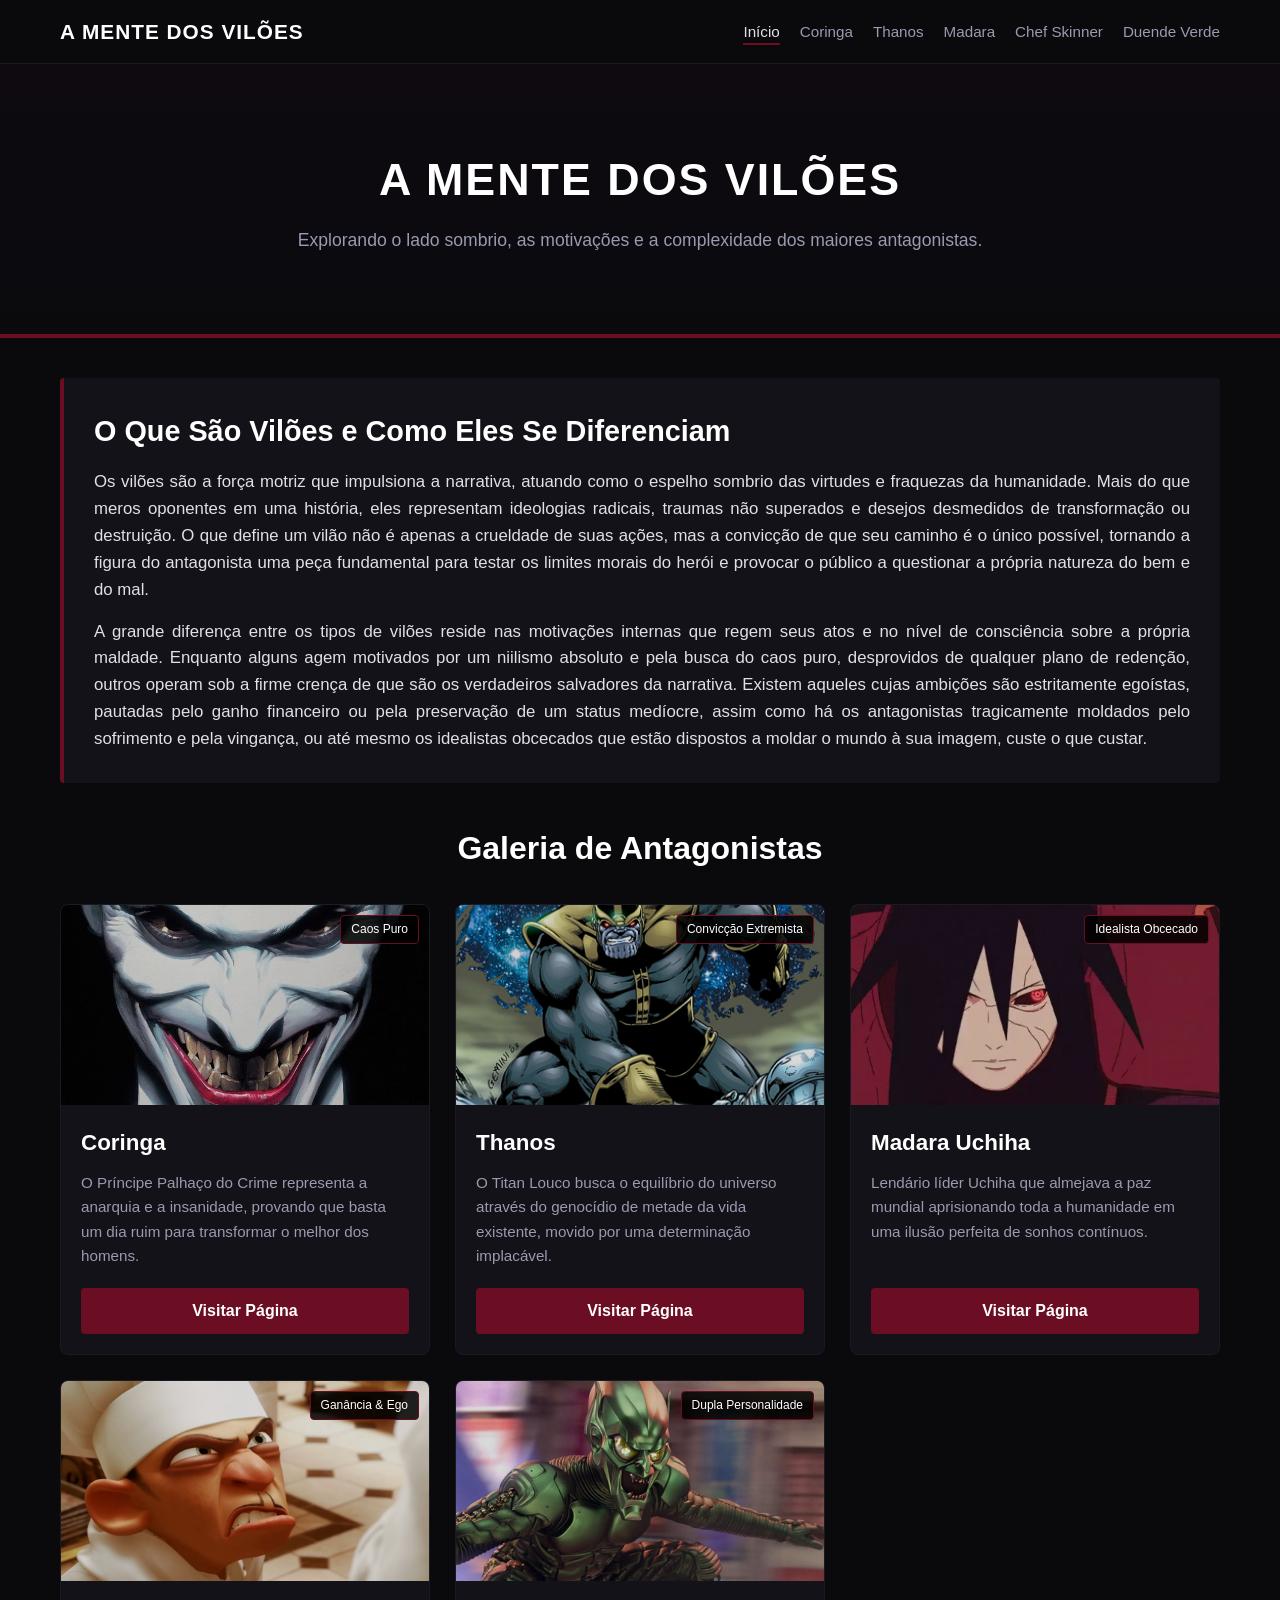
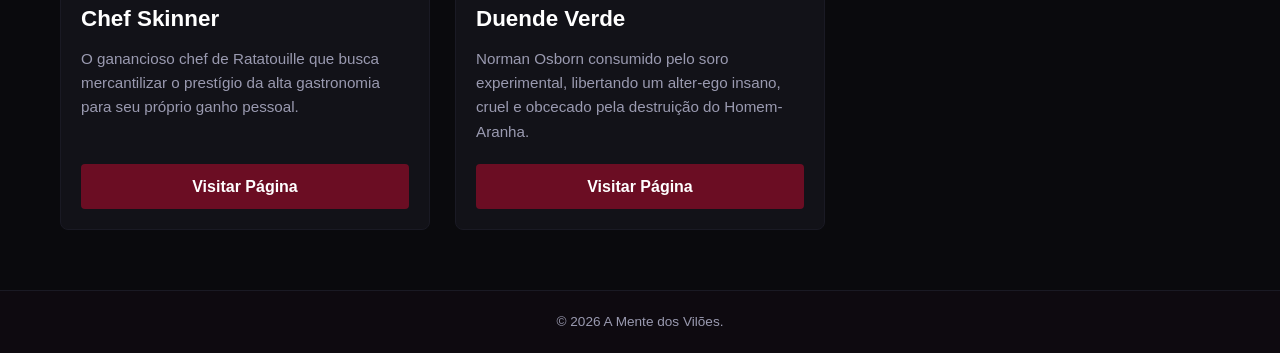
==== commit 95752321: "fix: ajuste de bugs" ====
--- a/index.html
+++ b/index.html
@@ -5,96 +5,103 @@
     <meta charset="UTF-8">
     <meta name="viewport" content="width=device-width, initial-scale=1.0">
 
-    <title>Villain</title>
+    <title>A Mente dos Vilões</title>
+    <link rel="stylesheet" href="./css/style.css">
 
-    <link rel="preconnect" href="https://fonts.googleapis.com">
-    <link rel="preconnect" href="https://fonts.gstatic.com" crossorigin>
-    <link href="https://fonts.googleapis.com/css2?family=Bebas+Neue&family=Montserrat:wght@400;500;600&display=swap" rel="stylesheet">
+    <header>
+    <nav class="navbar">
+        <div class="container nav-container">
+            <a href="index.html" class="logo">A Mente dos Vilões</a>
+            <ul class="nav-links">
+                <li><a href="index.html" class="active">Início</a></li>
+                <li><a href="coringa.html">Coringa</a></li>
+                <li><a href="thanos.html">Thanos</a></li>
+                <li><a href="madara.html">Madara</a></li>
+                <li><a href="skinner.html">Chef Skinner</a></li>
+                <li><a href="duende-verde.html">Duende Verde</a></li>
+            </ul>
+        </div>
+    </nav>
 
-    <link rel="stylesheet" href="https://cdnjs.cloudflare.com/ajax/libs/font-awesome/6.5.1/css/all.min.css">
+    <div class="hero">
+        <div class="container">
+            <h1>A Mente dos Vilões</h1>
+            <p class="subtitle">Explorando o lado sombrio, as motivações e a complexidade dos maiores antagonistas.</p>
+        </div>
+    </div>
+</header>
 
-    <link rel="stylesheet" href="./css/home.css">
-</head>
-
-<body>
-
-    <header class="cabecalho">
-        <nav>
-            <a href="#inicio">Início</a>
-            <a href="#sobre">O que é um vilão?</a>
-            <a href="#galeria">Galeria</a>
-            <a href="#diferencas">Diferenças</a>
-        </nav>
-    </header>
-
-    <main>
-
-        <section id="inicio" class="hero">
-            <h1>VILLAIN</h1>
-            <p>Conheça alguns dos vilões mais marcantes da ficção.</p>
-        </section>
-
-        <section id="sobre" class="sobre">
-            <h2>O que é um Vilão?</h2>
-
+    <main class="container">
+        <section class="info-section">
+            <h2>O Que São Vilões e Como Eles Se Diferenciam</h2>
             <p>
-                Vilões são personagens que normalmente representam o principal
-                conflito de uma história. Suas motivações, personalidades e
-                objetivos são diferentes, tornando cada um deles único.
+                Os vilões são a força motriz que impulsiona a narrativa, atuando como o espelho sombrio das virtudes e fraquezas da humanidade. Mais do que meros oponentes em uma história, eles representam ideologias radicais, traumas não superados e desejos desmedidos de transformação ou destruição. O que define um vilão não é apenas a crueldade de suas ações, mas a convicção de que seu caminho é o único possível, tornando a figura do antagonista uma peça fundamental para testar os limites morais do herói e provocar o público a questionar a própria natureza do bem e do mal.
+            </p>
+            <p>
+                A grande diferença entre os tipos de vilões reside nas motivações internas que regem seus atos e no nível de consciência sobre a própria maldade. Enquanto alguns agem motivados por um niilismo absoluto e pela busca do caos puro, desprovidos de qualquer plano de redenção, outros operam sob a firme crença de que são os verdadeiros salvadores da narrativa. Existem aqueles cujas ambições são estritamente egoístas, pautadas pelo ganho financeiro ou pela preservação de um status medíocre, assim como há os antagonistas tragicamente moldados pelo sofrimento e pela vingança, ou até mesmo os idealistas obcecados que estão dispostos a moldar o mundo à sua imagem, custe o que custar.
             </p>
         </section>
 
-        <section id="galeria" class="galeria">
-            <h2>Galeria de Vilões</h2>
+        <section class="cards-section">
+            <h2 class="section-title">Galeria de Antagonistas</h2>
+            
+            <div class="grid-cards">
+                <article class="card card-coringa">
+                    <div class="card-badge">Caos Puro</div>
+                    <img src="./imagens/coringaInicial.jpeg" alt="Coringa" class="card-img">
+                    <div class="card-body">
+                        <h3>Coringa</h3>
+                        <p>O Príncipe Palhaço do Crime representa a anarquia e a insanidade, provando que basta um dia ruim para transformar o melhor dos homens.</p>
+                        <a href="coringa.html" class="btn">Visitar Página</a>
+                    </div>
+                </article>
 
-            <div class="cards">
+                <article class="card card-thanos">
+                    <div class="card-badge">Convicção Extremista</div>
+                    <img src="./imagens/thanosinicial.png" alt="Thanos" class="card-img">
+                    <div class="card-body">
+                        <h3>Thanos</h3>
+                        <p>O Titan Louco busca o equilíbrio do universo através do genocídio de metade da vida existente, movido por uma determinação implacável.</p>
+                        <a href="thanos.html" class="btn">Visitar Página</a>
+                    </div>
+                </article>
 
-                <a href="./thanos.html" class="card">
-                    <i class="fa-solid fa-hand-fist"></i>
-                    <h3>Thanos</h3>
-                </a>
+                <article class="card card-madara">
+                    <div class="card-badge">Idealista Obcecado</div>
+                    <img src="./imagens/madaraInicial.webp" alt="Madara Uchiha" class="card-img">
+                    <div class="card-body">
+                        <h3>Madara Uchiha</h3>
+                        <p>Lendário líder Uchiha que almejava a paz mundial aprisionando toda a humanidade em uma ilusão perfeita de sonhos contínuos.</p>
+                        <a href="madara.html" class="btn">Visitar Página</a>
+                    </div>
+                </article>
 
-                <a href="./duende-verde.html" class="card">
-                    <i class="fa-solid fa-mask"></i>
-                    <h3>Duende Verde</h3>
-                </a>
+                <article class="card card-skinner">
+                    <div class="card-badge">Ganância & Ego</div>
+                    <img src="./imagens/SkinnerInicial.webp" alt="Chef Skinner" class="card-img">
+                    <div class="card-body">
+                        <h3>Chef Skinner</h3>
+                        <p>O ganancioso chef de Ratatouille que busca mercantilizar o prestígio da alta gastronomia para seu próprio ganho pessoal.</p>
+                        <a href="skinner.html" class="btn">Visitar Página</a>
+                    </div>
+                </article>
 
-                <a href="./coringa.html" class="card">
-                    <i class="fa-solid fa-face-laugh"></i>
-                    <h3>Coringa</h3>
-                </a>
-
-                <div class="card">
-                    <i class="fa-solid fa-fire"></i>
-                    <h3>Madara</h3>
-                </div>
-
-                <div class="card">
-                    <i class="fa-solid fa-utensils"></i>
-                    <h3>Chef Skinner</h3>
-                </div>
-
+                <article class="card card-duende">
+                    <div class="card-badge">Dupla Personalidade</div>
+                    <img src="./imagens/doendeVerdeInicial.jpg" alt="Duende Verde" class="card-img">
+                    <div class="card-body">
+                        <h3>Duende Verde</h3>
+                        <p>Norman Osborn consumido pelo soro experimental, libertando um alter-ego insano, cruel e obcecado pela destruição do Homem-Aranha.</p>
+                        <a href="duende-verde.html" class="btn">Visitar Página</a>
+                    </div>
+                </article>
             </div>
         </section>
-
-        <section id="diferencas" class="diferencas">
-            <h2>As Diferenças Entre os Vilões</h2>
-
-            <p>
-                Cada vilão possui uma origem, uma motivação e uma forma diferente
-                de enfrentar seus adversários. Alguns utilizam força, outros
-                inteligência, tecnologia, estratégia ou poderes especiais.
-            </p>
-        </section>
-
     </main>
 
     <footer>
-        <p>CP3 - Front-End Design | FIAP</p>
-    </footer>
-
-    <script src="./js/script.js"></script>
-
+        <div class="container">
+            <p>&copy; 2026 A Mente dos Vilões.</p>
+        </div>
 </body>
-
 </html>
--- a/css/style.css
+++ b/css/style.css
@@ -0,0 +1,302 @@
+:root {
+    --bg-main: #0a0a0d;
+    --bg-card: #121218;
+    --bg-header: #0e0a10;
+    --text-primary: #e0e0e6;
+    --text-muted: #9a9ab0;
+    --wine-accent: #6b0d23;
+    --wine-hover: #800020;
+    
+    --hover-coringa: #00ff66;
+    --hover-thanos: #9d4edd;
+    --hover-madara: #ff0033;
+    --hover-skinner: #ffffff;
+    --hover-duende: #556b2f;
+}
+
+* {
+    margin: 0;
+    padding: 0;
+    box-sizing: border-box;
+}
+
+body {
+    font-family: 'Segoe UI', Tahoma, Geneva, Verdana, sans-serif;
+    background-color: var(--bg-main);
+    color: var(--text-primary);
+    line-height: 1.6;
+}
+
+.container {
+    max-width: 1200px;
+    margin: 0 auto;
+    padding: 0 20px;
+}
+
+.hero {
+    background-color: var(--bg-header);
+    border-bottom: 2px solid var(--wine-accent);
+    padding: 50px 0;
+    text-align: center;
+}
+
+.hero h1 {
+    font-size: 2.8rem;
+    color: #fff;
+    letter-spacing: 2px;
+    text-transform: uppercase;
+    margin-bottom: 10px;
+}
+
+.hero .subtitle {
+    color: var(--text-muted);
+    font-size: 1.1rem;
+}
+
+.info-section {
+    background-color: var(--bg-card);
+    border-left: 4px solid var(--wine-accent);
+    padding: 30px;
+    margin: 40px 0;
+    border-radius: 4px;
+}
+
+.info-section h2 {
+    color: #fff;
+    font-size: 1.8rem;
+    margin-bottom: 15px;
+}
+
+.info-section p {
+    color: var(--text-primary);
+    margin-bottom: 15px;
+    font-size: 1.05rem;
+    text-align: justify;
+}
+
+.info-section p:last-child {
+    margin-bottom: 0;
+}
+
+.cards-section {
+    margin-bottom: 60px;
+}
+
+.section-title {
+    text-align: center;
+    font-size: 2rem;
+    margin-bottom: 30px;
+    color: #fff;
+}
+
+.grid-cards {
+    display: grid;
+    grid-template-columns: repeat(auto-fit, minmax(280px, 1fr));
+    gap: 25px;
+}
+
+.card {
+    background-color: var(--bg-card);
+    border: 1px solid #1a1a24;
+    border-radius: 8px;
+    overflow: hidden;
+    position: relative;
+    display: flex;
+    flex-direction: column;
+    transition: transform 0.3s ease, border-color 0.3s ease, box-shadow 0.3s ease;
+}
+
+.card-badge {
+    position: absolute;
+    top: 10px;
+    right: 10px;
+    background-color: rgba(0, 0, 0, 0.85);
+    color: #fff;
+    font-size: 0.75rem;
+    padding: 4px 10px;
+    border-radius: 4px;
+    border: 1px solid var(--wine-accent);
+    z-index: 1;
+}
+
+.card-img {
+    width: 100%;
+    height: 200px;
+    object-fit: cover;
+    filter: brightness(0.85);
+    transition: filter 0.3s ease;
+}
+
+.card-body {
+    padding: 20px;
+    display: flex;
+    flex-direction: column;
+    flex-grow: 1;
+}
+
+.card-body h3 {
+    font-size: 1.4rem;
+    color: #fff;
+    margin-bottom: 10px;
+    transition: color 0.3s ease;
+}
+
+.card-body p {
+    color: var(--text-muted);
+    font-size: 0.95rem;
+    margin-bottom: 20px;
+    flex-grow: 1;
+}
+
+.btn {
+    display: block;
+    text-align: center;
+    background-color: var(--wine-accent);
+    color: #fff;
+    text-decoration: none;
+    padding: 10px 15px;
+    border-radius: 4px;
+    font-weight: 600;
+    transition: background-color 0.3s ease;
+}
+
+.btn:hover {
+    background-color: var(--wine-hover);
+}
+
+.card-coringa:hover {
+    transform: translateY(-8px);
+    border-color: var(--hover-coringa);
+    box-shadow: 0 0 20px rgba(0, 255, 102, 0.3);
+}
+.card-coringa:hover h3 {
+    color: var(--hover-coringa);
+}
+.card-coringa:hover .card-img {
+    filter: brightness(1);
+}
+
+.card-thanos:hover {
+    transform: translateY(-8px);
+    border-color: var(--hover-thanos);
+    box-shadow: 0 0 20px rgba(157, 78, 221, 0.3);
+}
+.card-thanos:hover h3 {
+    color: var(--hover-thanos);
+}
+.card-thanos:hover .card-img {
+    filter: brightness(1);
+}
+
+.card-madara:hover {
+    transform: translateY(-8px);
+    border-color: var(--hover-madara);
+    box-shadow: 0 0 20px rgba(255, 0, 51, 0.3);
+}
+.card-madara:hover h3 {
+    color: var(--hover-madara);
+}
+.card-madara:hover .card-img {
+    filter: brightness(1);
+}
+
+.card-skinner:hover {
+    transform: translateY(-8px);
+    border-color: var(--hover-skinner);
+    box-shadow: 0 0 20px rgba(255, 255, 255, 0.3);
+}
+.card-skinner:hover h3 {
+    color: var(--hover-skinner);
+}
+.card-skinner:hover .card-img {
+    filter: brightness(1);
+}
+
+.card-duende:hover {
+    transform: translateY(-8px);
+    border-color: var(--hover-duende);
+    box-shadow: 0 0 20px rgba(85, 107, 47, 0.4);
+}
+.card-duende:hover h3 {
+    color: var(--hover-duende);
+}
+.card-duende:hover .card-img {
+    filter: brightness(1);
+}
+
+footer {
+    background-color: var(--bg-header);
+    border-top: 1px solid #1a1a24;
+    text-align: center;
+    padding: 20px 0;
+    color: var(--text-muted);
+    font-size: 0.85rem;
+}
+header {
+    background-color: var(--bg-header);
+    border-bottom: 2px solid var(--wine-accent);
+}
+
+.navbar {
+    background-color: rgba(10, 10, 13, 0.95);
+    border-bottom: 1px solid #1a1a24;
+    padding: 15px 0;
+}
+
+.nav-container {
+    display: flex;
+    justify-content: space-between;
+    align-items: center;
+}
+
+.logo {
+    color: #fff;
+    font-size: 1.3rem;
+    font-weight: 700;
+    text-decoration: none;
+    text-transform: uppercase;
+    letter-spacing: 1px;
+}
+
+.nav-links {
+    display: flex;
+    list-style: none;
+    gap: 20px;
+}
+
+.nav-links a {
+    color: var(--text-muted);
+    text-decoration: none;
+    font-size: 0.95rem;
+    font-weight: 500;
+    transition: color 0.3s ease;
+}
+
+.nav-links a:hover,
+.nav-links a.active {
+    color: var(--text-primary);
+    border-bottom: 2px solid var(--wine-accent);
+    padding-bottom: 3px;
+}
+
+.hero {
+    background-image: linear-gradient(rgba(14, 10, 16, 0.85), rgba(10, 10, 13, 0.95)), url('sua-imagem.jpg');
+    background-size: cover;
+    background-position: center;
+    background-repeat: no-repeat;
+    padding: 80px 0;
+    text-align: center;
+}
+
+.hero h1 {
+    font-size: 2.8rem;
+    color: #fff;
+    letter-spacing: 2px;
+    text-transform: uppercase;
+    margin-bottom: 10px;
+}
+
+.hero .subtitle {
+    color: var(--text-muted);
+    font-size: 1.1rem;
+}
